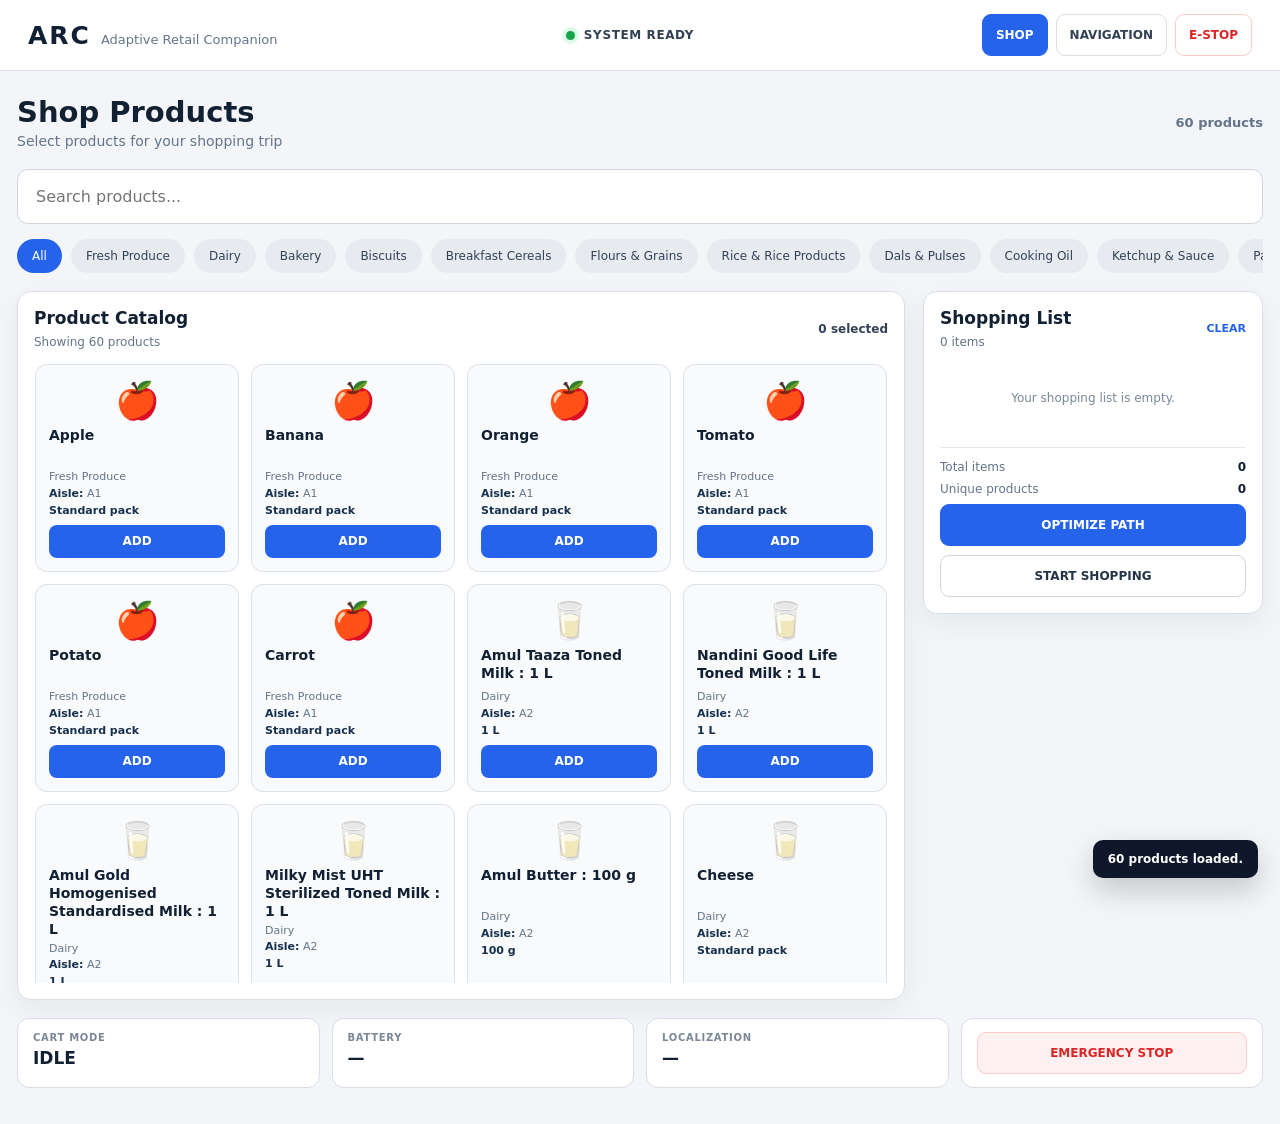
==== ros2_ws/src/arc_ui_bridge/web/index.html @ 61bdec55 "Add full ARC project: ROS 2 workspace, perception, hardware, evaluation, mechanical and docs - ros2_" ====
<!DOCTYPE html>
<html lang="en">
<head>
  <meta charset="UTF-8" />
  <meta name="viewport" content="width=device-width, initial-scale=1.0" />
  <title>ARC — Adaptive Retail Companion</title>
  <link rel="stylesheet" href="style.css" />
</head>
<body>
  <header class="topbar">
    <div class="brand-block">
      <div class="brand">ARC</div>
      <div class="brand-subtitle">Adaptive Retail Companion</div>
    </div>

    <div class="top-status">
      <span class="status-dot"></span>
      <span id="systemStatusText">SYSTEM READY</span>
    </div>

    <div class="top-actions">
      <button class="top-action active" id="shopTabBtn" type="button">SHOP</button>
      <button class="top-action" id="navTabBtn" type="button">NAVIGATION</button>
      <button class="top-action danger" id="estopTopBtn" type="button">E-STOP</button>
    </div>
  </header>

  <main class="app-shell">
    <!-- SHOP SCREEN -->
    <section id="shopScreen" class="screen active-screen">
      <div class="page-title-row">
        <div>
          <h1>Shop Products</h1>
          <p>Select products for your shopping trip</p>
        </div>
        <div class="product-count" id="productCount">0 products</div>
      </div>

      <div class="search-wrap">
        <input id="searchInput" type="text" placeholder="Search products..." autocomplete="off" />
      </div>

      <div class="category-scroll" id="categoryBar" aria-label="Product categories"></div>

      <div class="shop-layout">
        <section class="catalog-panel">
          <div class="panel-heading">
            <div>
              <h2>Product Catalog</h2>
              <span id="catalogSubtext">All products</span>
            </div>
            <div class="selected-mini" id="selectedMini">0 selected</div>
          </div>

          <div class="product-grid" id="productGrid"></div>
          <div class="empty-state hidden" id="emptyProducts">No products match your search.</div>
        </section>

        <aside class="shopping-panel">
          <div class="panel-heading">
            <div>
              <h2>Shopping List</h2>
              <span id="shoppingListMeta">0 items</span>
            </div>
            <button class="text-button" id="clearListBtn" type="button">CLEAR</button>
          </div>

          <div class="shopping-list" id="shoppingList">
            <div class="empty-shopping">Your shopping list is empty.</div>
          </div>

          <div class="cart-summary">
            <div class="summary-line">
              <span>Total items</span>
              <strong id="totalQuantity">0</strong>
            </div>
            <div class="summary-line">
              <span>Unique products</span>
              <strong id="uniqueProducts">0</strong>
            </div>
          </div>

          <button class="primary-button full" id="generateRouteBtn" type="button">OPTIMIZE PATH</button>
          <button class="secondary-button full" id="startShoppingBtn" type="button">START SHOPPING</button>
        </aside>
      </div>

      <section class="control-strip">
        <div class="control-card">
          <div class="control-label">CART MODE</div>
          <div class="control-value" id="cartMode">IDLE</div>
        </div>
        <div class="control-card">
          <div class="control-label">BATTERY</div>
          <div class="control-value" id="batteryValue">—</div>
        </div>
        <div class="control-card">
          <div class="control-label">LOCALIZATION</div>
          <div class="control-value" id="locValue">—</div>
        </div>
        <div class="control-card emergency-card">
          <button id="estopBtn" type="button">EMERGENCY STOP</button>
        </div>
      </section>
    </section>

    <!-- NAVIGATION SCREEN -->
    <section id="navigationScreen" class="screen">
      <div class="page-title-row">
        <div>
          <h1>Navigation</h1>
          <p>Optimized shopping route and cart status</p>
        </div>
        <div class="nav-status-badge" id="navStatusBadge">ROUTE NOT GENERATED</div>
      </div>

      <div class="navigation-layout">
        <section class="map-panel">
          <div class="panel-heading">
            <div>
              <h2>Optimized Path</h2>
              <span id="routeMethod">Waiting for shopping list</span>
            </div>
            <div class="route-metrics">
              <span id="routeDistance">0.00 m</span>
              <span id="routeStops">0 stops</span>
            </div>
          </div>

          <div class="map-wrap">
            <svg id="routeSvg" viewBox="0 0 900 520" role="img" aria-label="Optimized shopping route map">
              <defs>
                <pattern id="gridPattern" width="40" height="40" patternUnits="userSpaceOnUse">
                  <path d="M 40 0 L 0 0 0 40" fill="none" stroke="#e4e8ee" stroke-width="1" />
                </pattern>
                <marker id="arrowMarker" markerWidth="10" markerHeight="10" refX="7" refY="3" orient="auto" markerUnits="strokeWidth">
                  <path d="M0,0 L0,6 L8,3 z" fill="#2563eb"></path>
                </marker>
              </defs>
              <rect x="0" y="0" width="900" height="520" fill="#fbfcfe"></rect>
              <rect x="0" y="0" width="900" height="520" fill="url(#gridPattern)"></rect>
              <g id="aisleLines"></g>
              <polyline id="routeLine" points="" fill="none" stroke="#2563eb" stroke-width="5" stroke-linecap="round" stroke-linejoin="round" marker-end="url(#arrowMarker)" opacity="0"></polyline>
              <g id="routePoints"></g>
              <g id="homePoint"></g>
              <text id="mapEmptyText" x="450" y="260" text-anchor="middle" class="map-empty-text">Add products and press “OPTIMIZE PATH”</text>
            </svg>
          </div>
        </section>

        <aside class="route-panel">
          <div class="panel-heading">
            <div>
              <h2>Route Order</h2>
              <span>Home → products → Home</span>
            </div>
          </div>

          <div class="route-order" id="routeOrder">
            <div class="empty-route">No route available.</div>
          </div>

          <div class="nav-controls">
            <button class="primary-button full" id="resumeBtn" type="button">RESUME</button>
            <button class="secondary-button full" id="pauseBtn" type="button">PAUSE</button>
            <button class="secondary-button full" id="returnHomeBtn" type="button">RETURN HOME</button>
          </div>

          <div class="nav-info-card">
            <div class="nav-info-row"><span>Mode</span><strong id="navMode">IDLE</strong></div>
            <div class="nav-info-row"><span>Next stop</span><strong id="nextStop">—</strong></div>
            <div class="nav-info-row"><span>Selected items</span><strong id="navItemCount">0</strong></div>
          </div>

          <button class="danger full" id="navEStopBtn" type="button">EMERGENCY STOP</button>
        </aside>
      </div>
    </section>
  </main>

  <div class="toast hidden" id="toast"></div>

  <script src="script.js"></script>
  <script src="arc_link.js"></script>
</body>
</html>
---- ros2_ws/src/arc_ui_bridge/web/style.css ----
* {
  box-sizing: border-box;
}

:root {
  --bg: #f3f5f8;
  --panel: #ffffff;
  --text: #122033;
  --muted: #64748b;
  --border: #d9dee7;
  --blue: #2563eb;
  --blue-dark: #1d4ed8;
  --green: #16a34a;
  --green-soft: #effdf4;
  --red: #dc2626;
  --red-soft: #fff1f2;
  --shadow: 0 10px 30px rgba(20, 32, 50, 0.06);
}

html {
  scroll-behavior: smooth;
}

body {
  margin: 0;
  min-width: 320px;
  font-family: Inter, ui-sans-serif, system-ui, -apple-system, BlinkMacSystemFont, "Segoe UI", sans-serif;
  color: var(--text);
  background: var(--bg);
}

button,
input {
  font: inherit;
}

button {
  cursor: pointer;
}

.topbar {
  position: sticky;
  top: 0;
  z-index: 20;
  display: flex;
  align-items: center;
  justify-content: space-between;
  gap: 20px;
  padding: 14px 28px;
  background: rgba(255, 255, 255, 0.97);
  border-bottom: 1px solid var(--border);
  backdrop-filter: blur(8px);
}

.brand-block {
  display: flex;
  align-items: baseline;
  gap: 10px;
  min-width: 250px;
}

.brand {
  font-weight: 900;
  font-size: 25px;
  letter-spacing: 0.08em;
}

.brand-subtitle {
  color: var(--muted);
  font-size: 13px;
}

.top-status {
  display: flex;
  align-items: center;
  gap: 9px;
  color: #334155;
  font-size: 12px;
  font-weight: 800;
  letter-spacing: 0.05em;
}

.status-dot {
  width: 9px;
  height: 9px;
  border-radius: 50%;
  background: var(--green);
  box-shadow: 0 0 0 4px #dcfce7;
}

.top-actions {
  display: flex;
  gap: 8px;
}

.top-action {
  border: 1px solid var(--border);
  background: #fff;
  border-radius: 9px;
  padding: 9px 13px;
  color: #334155;
  font-size: 12px;
  font-weight: 800;
}

.top-action.active {
  background: var(--blue);
  border-color: var(--blue);
  color: #fff;
}

.top-action.danger {
  color: var(--red);
  border-color: #fecaca;
}

.app-shell {
  width: min(1500px, calc(100% - 34px));
  margin: 0 auto;
  padding: 26px 0 36px;
}

.screen {
  display: none;
}

.active-screen {
  display: block;
}

.page-title-row {
  display: flex;
  align-items: flex-end;
  justify-content: space-between;
  gap: 20px;
  margin-bottom: 20px;
}

.page-title-row h1 {
  margin: 0 0 4px;
  font-size: 29px;
  line-height: 1.1;
}

.page-title-row p {
  margin: 0;
  color: #64748b;
  font-size: 14px;
}

.product-count,
.nav-status-badge {
  align-self: center;
  font-size: 13px;
  color: #64748b;
  font-weight: 700;
}

.nav-status-badge {
  padding: 8px 11px;
  border: 1px solid var(--border);
  border-radius: 999px;
  background: #fff;
}

.search-wrap {
  margin-bottom: 14px;
}

.search-wrap input {
  width: 100%;
  height: 55px;
  padding: 0 18px;
  border: 1px solid #cfd6df;
  border-radius: 11px;
  outline: none;
  background: #fff;
  color: var(--text);
  box-shadow: inset 0 1px 2px rgba(0, 0, 0, 0.01);
}

.search-wrap input:focus {
  border-color: #7aa2f7;
  box-shadow: 0 0 0 4px rgba(37, 99, 235, 0.08);
}

.category-scroll {
  display: flex;
  gap: 9px;
  overflow-x: auto;
  overflow-y: hidden;
  padding: 1px 0 10px;
  margin-bottom: 8px;
  scrollbar-width: thin;
}

.category-chip {
  flex: 0 0 auto;
  border: 0;
  border-radius: 999px;
  background: #e7eaef;
  color: #334155;
  padding: 10px 15px;
  font-size: 12px;
  white-space: nowrap;
}

.category-chip.active {
  background: var(--blue);
  color: #fff;
}

.shop-layout {
  display: grid;
  grid-template-columns: minmax(0, 1fr) 340px;
  gap: 18px;
  align-items: start;
}

.catalog-panel,
.shopping-panel,
.map-panel,
.route-panel {
  background: var(--panel);
  border: 1px solid var(--border);
  border-radius: 14px;
  box-shadow: var(--shadow);
}

.catalog-panel,
.shopping-panel,
.map-panel,
.route-panel {
  padding: 16px;
}

.catalog-panel {
  min-width: 0;
}

.panel-heading {
  display: flex;
  align-items: center;
  justify-content: space-between;
  gap: 14px;
  margin-bottom: 13px;
}

.panel-heading h2 {
  margin: 0 0 3px;
  font-size: 17px;
}

.panel-heading span {
  color: var(--muted);
  font-size: 12px;
}

.selected-mini {
  flex: 0 0 auto;
  color: #334155;
  font-size: 12px;
  font-weight: 800;
}

.product-grid {
  display: grid;
  grid-template-columns: repeat(4, minmax(0, 1fr));
  gap: 12px;
  max-height: 620px;
  overflow-y: auto;
  overflow-x: hidden;
  padding: 1px 1px 6px;
}

.product-card {
  display: flex;
  flex-direction: column;
  min-height: 208px;
  padding: 13px;
  border: 1px solid #dce2e9;
  border-radius: 12px;
  background: #f8fafc;
  transition: border-color 0.12s ease, background 0.12s ease, transform 0.12s ease;
  user-select: none;
}

.product-card:hover {
  border-color: #aeb9c7;
  transform: translateY(-1px);
}

.product-card.selected {
  border: 2px solid #16a34a;
  background: var(--green-soft);
  padding: 12px;
}

.product-icon {
  display: flex;
  align-items: center;
  justify-content: center;
  min-height: 46px;
  margin-bottom: 3px;
  font-size: 36px;
  line-height: 1;
}

.product-name {
  min-height: 40px;
  margin-bottom: 3px;
  font-weight: 800;
  font-size: 14px;
  line-height: 1.28;
  overflow-wrap: anywhere;
}

.product-meta {
  display: flex;
  flex-direction: column;
  gap: 2px;
  min-height: 46px;
  color: #64748b;
  font-size: 11px;
  line-height: 1.35;
}

.product-meta strong {
  color: #17304d;
  font-weight: 700;
}

.card-bottom {
  margin-top: auto;
}

.card-add-button {
  width: 100%;
  min-height: 33px;
  border: 0;
  border-radius: 8px;
  background: var(--blue);
  color: #fff;
  font-weight: 800;
  font-size: 12px;
}

.card-add-button.added {
  background: var(--green);
}

.main-qty {
  display: grid;
  grid-template-columns: 34px 1fr 34px;
  align-items: center;
  gap: 7px;
}

.qty-button {
  width: 34px;
  height: 33px;
  border: 0;
  border-radius: 8px;
  background: #e7edf5;
  color: #17304d;
  font-size: 18px;
  font-weight: 800;
}

.qty-button:hover {
  background: #dce5f1;
}

.qty-value {
  text-align: center;
  font-size: 13px;
  font-weight: 900;
}

.shopping-panel {
  position: sticky;
  top: 78px;
}

.text-button {
  border: 0;
  background: transparent;
  color: var(--blue);
  padding: 4px 0;
  font-size: 11px;
  font-weight: 900;
}

.shopping-list {
  display: flex;
  flex-direction: column;
  gap: 8px;
  max-height: 380px;
  overflow-y: auto;
}

.shopping-item {
  padding: 9px 10px;
  border: 1px solid #e1e6ed;
  border-radius: 10px;
  background: #fbfcfe;
}

.shopping-item-top {
  display: flex;
  align-items: flex-start;
  justify-content: space-between;
  gap: 10px;
}

.shopping-item-name {
  font-size: 12px;
  line-height: 1.3;
  font-weight: 800;
}

.shopping-item-meta {
  margin-top: 3px;
  color: var(--muted);
  font-size: 10px;
}

.shopping-item-controls {
  display: grid;
  grid-template-columns: 29px 38px 29px;
  gap: 5px;
  align-items: center;
  margin-top: 8px;
}

.shopping-item-controls button {
  width: 29px;
  height: 28px;
  border: 0;
  border-radius: 7px;
  background: #e7edf5;
  font-weight: 900;
}

.shopping-qty {
  text-align: center;
  font-weight: 900;
  font-size: 12px;
}

.empty-shopping,
.empty-route,
.empty-state {
  padding: 28px 10px;
  text-align: center;
  color: #78879a;
  font-size: 12px;
}

.cart-summary {
  margin-top: 14px;
  padding-top: 12px;
  border-top: 1px solid #e6eaf0;
}

.summary-line,
.nav-info-row {
  display: flex;
  justify-content: space-between;
  gap: 10px;
  font-size: 12px;
  margin-bottom: 8px;
}

.summary-line span,
.nav-info-row span {
  color: var(--muted);
}

.full {
  width: 100%;
}

.primary-button,
.secondary-button,
.danger {
  min-height: 42px;
  border-radius: 9px;
  font-weight: 900;
  font-size: 12px;
}

.primary-button {
  border: 1px solid var(--blue);
  background: var(--blue);
  color: #fff;
}

.primary-button:hover {
  background: var(--blue-dark);
}

.secondary-button {
  margin-top: 9px;
  border: 1px solid #ccd5df;
  background: #fff;
  color: #243447;
}

.secondary-button:hover {
  background: #f8fafc;
}

.control-strip {
  display: grid;
  grid-template-columns: repeat(4, 1fr);
  gap: 12px;
  margin-top: 18px;
}

.control-card {
  background: #fff;
  border: 1px solid var(--border);
  border-radius: 12px;
  padding: 13px 15px;
}

.control-label {
  color: #7b8797;
  font-size: 10px;
  font-weight: 900;
  letter-spacing: 0.07em;
  margin-bottom: 5px;
}

.control-value {
  font-size: 17px;
  font-weight: 900;
}

.emergency-card {
  display: flex;
  align-items: center;
}

.emergency-card button,
#navEStopBtn,
.danger.full {
  width: 100%;
  min-height: 42px;
  border: 1px solid #fecaca;
  border-radius: 9px;
  background: var(--red-soft);
  color: var(--red);
  font-size: 12px;
  font-weight: 900;
}

.navigation-layout {
  display: grid;
  grid-template-columns: minmax(0, 1fr) 330px;
  gap: 18px;
  align-items: start;
}

.map-panel {
  min-width: 0;
}

.map-wrap {
  width: 100%;
  min-height: 520px;
  border: 1px solid #e1e6ed;
  border-radius: 10px;
  overflow: hidden;
  background: #fbfcfe;
}

.map-wrap svg {
  display: block;
  width: 100%;
  height: auto;
  min-height: 520px;
}

.shelf-line {
  stroke: #b8c1cd;
  stroke-width: 16;
  stroke-linecap: round;
}

.aisle-label {
  fill: #66758a;
  font-size: 15px;
  font-weight: 800;
}

.route-metrics {
  display: flex;
  flex-direction: column;
  align-items: flex-end;
  gap: 3px;
}

.route-metrics span {
  color: #23344b;
  font-weight: 900;
}

.route-point-label {
  font-size: 13px;
  font-weight: 900;
  fill: #17304d;
  paint-order: stroke;
  stroke: #ffffff;
  stroke-width: 4px;
  stroke-linejoin: round;
}

.route-point-number {
  font-size: 11px;
  font-weight: 900;
  fill: #fff;
  text-anchor: middle;
}

.home-label {
  font-size: 13px;
  font-weight: 900;
  fill: #111827;
  paint-order: stroke;
  stroke: #ffffff;
  stroke-width: 4px;
}

.map-empty-text {
  fill: #7c8a9c;
  font-size: 18px;
  font-weight: 700;
}

.route-order {
  max-height: 420px;
  overflow-y: auto;
  display: flex;
  flex-direction: column;
  gap: 8px;
}

.route-stop {
  display: grid;
  grid-template-columns: 30px minmax(0, 1fr) auto;
  align-items: center;
  gap: 9px;
  padding: 9px;
  border: 1px solid #e0e6ed;
  border-radius: 9px;
  background: #fbfcfe;
}

.route-index {
  width: 27px;
  height: 27px;
  display: grid;
  place-items: center;
  border-radius: 50%;
  background: #e8eef9;
  color: #24406e;
  font-size: 11px;
  font-weight: 900;
}

.route-stop-name {
  min-width: 0;
  font-size: 12px;
  font-weight: 800;
  overflow-wrap: anywhere;
}

.route-stop-aisle {
  margin-top: 2px;
  color: var(--muted);
  font-size: 10px;
}

.route-stop-dist {
  color: #475569;
  font-size: 10px;
  font-weight: 800;
}

.nav-controls {
  margin-top: 14px;
}

.nav-info-card {
  margin-top: 14px;
  padding: 12px;
  border: 1px solid #e0e6ed;
  border-radius: 10px;
  background: #fbfcfe;
}

.hidden {
  display: none !important;
}

.toast {
  position: fixed;
  right: 22px;
  bottom: 22px;
  z-index: 30;
  max-width: min(420px, calc(100vw - 44px));
  padding: 12px 15px;
  border-radius: 10px;
  background: #0f172a;
  color: #fff;
  font-size: 12px;
  font-weight: 700;
  box-shadow: 0 12px 30px rgba(0, 0, 0, 0.2);
}

@media (max-width: 1180px) {
  .shop-layout,
  .navigation-layout {
    grid-template-columns: 1fr;
  }

  .shopping-panel,
  .route-panel {
    position: static;
  }
}

@media (max-width: 900px) {
  .topbar {
    flex-wrap: wrap;
  }

  .top-status {
    order: 3;
    width: 100%;
  }

  .product-grid {
    grid-template-columns: repeat(3, minmax(0, 1fr));
  }

  .control-strip {
    grid-template-columns: repeat(2, 1fr);
  }
}

@media (max-width: 650px) {
  .app-shell {
    width: min(100% - 18px, 1500px);
  }

  .page-title-row {
    align-items: flex-start;
    flex-direction: column;
  }

  .brand-subtitle {
    display: none;
  }

  .topbar {
    padding: 12px 14px;
  }

  .top-actions {
    width: 100%;
  }

  .top-action {
    flex: 1;
  }

  .product-grid {
    grid-template-columns: repeat(2, minmax(0, 1fr));
  }

  .control-strip {
    grid-template-columns: 1fr;
  }

  .map-wrap,
  .map-wrap svg {
    min-height: 380px;
  }
}

@media (max-width: 430px) {
  .product-grid {
    grid-template-columns: 1fr;
  }
}
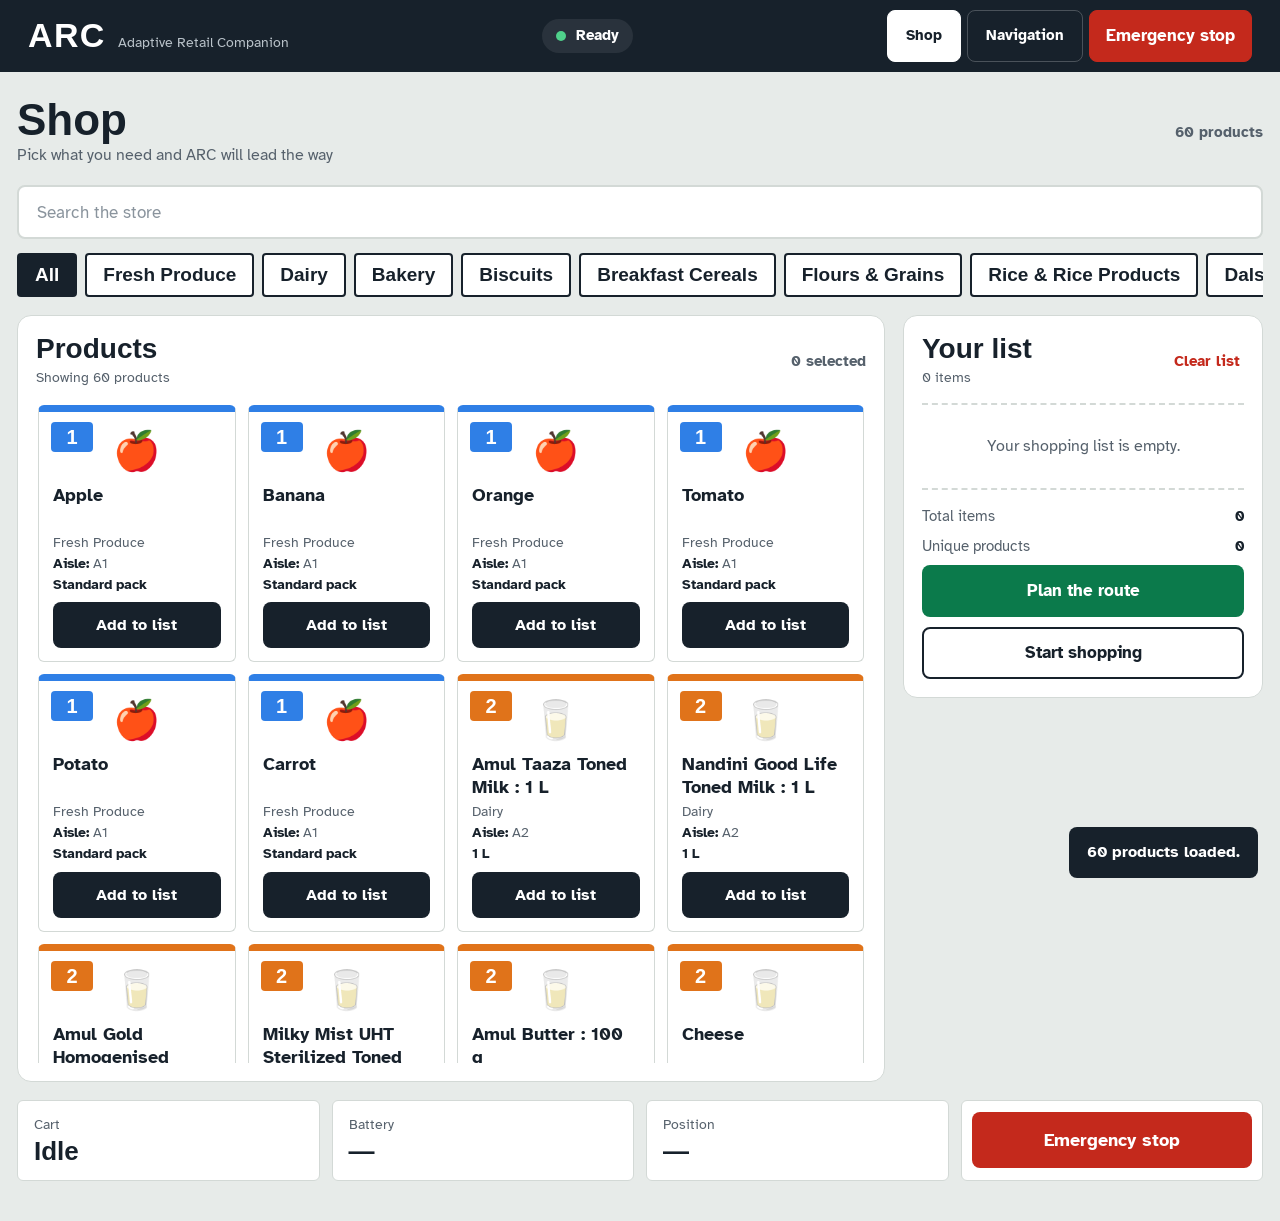
==== commit 7c1a7f86: "UI: store wayfinding look (aisle colours, bundled fonts, sentence-case labels) Every item, list entr" ====
--- a/ros2_ws/src/arc_ui_bridge/web/index.html
+++ b/ros2_ws/src/arc_ui_bridge/web/index.html
@@ -3,7 +3,7 @@
 <head>
   <meta charset="UTF-8" />
   <meta name="viewport" content="width=device-width, initial-scale=1.0" />
-  <title>ARC — Adaptive Retail Companion</title>
+  <title>ARC Shopping</title>
   <link rel="stylesheet" href="style.css" />
 </head>
 <body>
@@ -15,13 +15,13 @@
 
     <div class="top-status">
       <span class="status-dot"></span>
-      <span id="systemStatusText">SYSTEM READY</span>
+      <span id="systemStatusText">Ready</span>
     </div>
 
     <div class="top-actions">
-      <button class="top-action active" id="shopTabBtn" type="button">SHOP</button>
-      <button class="top-action" id="navTabBtn" type="button">NAVIGATION</button>
-      <button class="top-action danger" id="estopTopBtn" type="button">E-STOP</button>
+      <button class="top-action active" id="shopTabBtn" type="button">Shop</button>
+      <button class="top-action" id="navTabBtn" type="button">Navigation</button>
+      <button class="top-action danger" id="estopTopBtn" type="button">Emergency stop</button>
     </div>
   </header>
 
@@ -30,14 +30,14 @@
     <section id="shopScreen" class="screen active-screen">
       <div class="page-title-row">
         <div>
-          <h1>Shop Products</h1>
-          <p>Select products for your shopping trip</p>
+          <h1>Shop</h1>
+          <p>Pick what you need and ARC will lead the way</p>
         </div>
         <div class="product-count" id="productCount">0 products</div>
       </div>
 
       <div class="search-wrap">
-        <input id="searchInput" type="text" placeholder="Search products..." autocomplete="off" />
+        <input id="searchInput" type="text" placeholder="Search the store" autocomplete="off" />
       </div>
 
       <div class="category-scroll" id="categoryBar" aria-label="Product categories"></div>
@@ -46,7 +46,7 @@
         <section class="catalog-panel">
           <div class="panel-heading">
             <div>
-              <h2>Product Catalog</h2>
+              <h2>Products</h2>
               <span id="catalogSubtext">All products</span>
             </div>
             <div class="selected-mini" id="selectedMini">0 selected</div>
@@ -59,10 +59,10 @@
         <aside class="shopping-panel">
           <div class="panel-heading">
             <div>
-              <h2>Shopping List</h2>
+              <h2>Your list</h2>
               <span id="shoppingListMeta">0 items</span>
             </div>
-            <button class="text-button" id="clearListBtn" type="button">CLEAR</button>
+            <button class="text-button" id="clearListBtn" type="button">Clear list</button>
           </div>
 
           <div class="shopping-list" id="shoppingList">
@@ -80,26 +80,26 @@
             </div>
           </div>
 
-          <button class="primary-button full" id="generateRouteBtn" type="button">OPTIMIZE PATH</button>
-          <button class="secondary-button full" id="startShoppingBtn" type="button">START SHOPPING</button>
+          <button class="primary-button full" id="generateRouteBtn" type="button">Plan the route</button>
+          <button class="secondary-button full" id="startShoppingBtn" type="button">Start shopping</button>
         </aside>
       </div>
 
       <section class="control-strip">
         <div class="control-card">
-          <div class="control-label">CART MODE</div>
-          <div class="control-value" id="cartMode">IDLE</div>
+          <div class="control-label">Cart</div>
+          <div class="control-value" id="cartMode">Idle</div>
         </div>
         <div class="control-card">
-          <div class="control-label">BATTERY</div>
+          <div class="control-label">Battery</div>
           <div class="control-value" id="batteryValue">—</div>
         </div>
         <div class="control-card">
-          <div class="control-label">LOCALIZATION</div>
+          <div class="control-label">Position</div>
           <div class="control-value" id="locValue">—</div>
         </div>
         <div class="control-card emergency-card">
-          <button id="estopBtn" type="button">EMERGENCY STOP</button>
+          <button id="estopBtn" type="button">Emergency stop</button>
         </div>
       </section>
     </section>
@@ -109,16 +109,16 @@
       <div class="page-title-row">
         <div>
           <h1>Navigation</h1>
-          <p>Optimized shopping route and cart status</p>
+          <p>The route ARC will follow, and where it is now</p>
         </div>
-        <div class="nav-status-badge" id="navStatusBadge">ROUTE NOT GENERATED</div>
+        <div class="nav-status-badge" id="navStatusBadge">No route yet</div>
       </div>
 
       <div class="navigation-layout">
         <section class="map-panel">
           <div class="panel-heading">
             <div>
-              <h2>Optimized Path</h2>
+              <h2>Route map</h2>
               <span id="routeMethod">Waiting for shopping list</span>
             </div>
             <div class="route-metrics">
@@ -131,19 +131,19 @@
             <svg id="routeSvg" viewBox="0 0 900 520" role="img" aria-label="Optimized shopping route map">
               <defs>
                 <pattern id="gridPattern" width="40" height="40" patternUnits="userSpaceOnUse">
-                  <path d="M 40 0 L 0 0 0 40" fill="none" stroke="#e4e8ee" stroke-width="1" />
+                  <path d="M 40 0 L 0 0 0 40" fill="none" stroke="#e2e7e4" stroke-width="1" />
                 </pattern>
                 <marker id="arrowMarker" markerWidth="10" markerHeight="10" refX="7" refY="3" orient="auto" markerUnits="strokeWidth">
-                  <path d="M0,0 L0,6 L8,3 z" fill="#2563eb"></path>
+                  <path d="M0,0 L0,6 L8,3 z" fill="#17212b"></path>
                 </marker>
               </defs>
-              <rect x="0" y="0" width="900" height="520" fill="#fbfcfe"></rect>
+              <rect x="0" y="0" width="900" height="520" fill="#f4f6f5"></rect>
               <rect x="0" y="0" width="900" height="520" fill="url(#gridPattern)"></rect>
               <g id="aisleLines"></g>
-              <polyline id="routeLine" points="" fill="none" stroke="#2563eb" stroke-width="5" stroke-linecap="round" stroke-linejoin="round" marker-end="url(#arrowMarker)" opacity="0"></polyline>
+              <polyline id="routeLine" points="" fill="none" stroke="#17212b" stroke-width="5" stroke-linecap="round" stroke-linejoin="round" marker-end="url(#arrowMarker)" opacity="0"></polyline>
               <g id="routePoints"></g>
               <g id="homePoint"></g>
-              <text id="mapEmptyText" x="450" y="260" text-anchor="middle" class="map-empty-text">Add products and press “OPTIMIZE PATH”</text>
+              <text id="mapEmptyText" x="450" y="260" text-anchor="middle" class="map-empty-text">Add items, then press Plan the route</text>
             </svg>
           </div>
         </section>
@@ -151,7 +151,7 @@
         <aside class="route-panel">
           <div class="panel-heading">
             <div>
-              <h2>Route Order</h2>
+              <h2>Stops</h2>
               <span>Home → products → Home</span>
             </div>
           </div>
@@ -161,18 +161,18 @@
           </div>
 
           <div class="nav-controls">
-            <button class="primary-button full" id="resumeBtn" type="button">RESUME</button>
-            <button class="secondary-button full" id="pauseBtn" type="button">PAUSE</button>
-            <button class="secondary-button full" id="returnHomeBtn" type="button">RETURN HOME</button>
+            <button class="primary-button full" id="resumeBtn" type="button">Resume</button>
+            <button class="secondary-button full" id="pauseBtn" type="button">Pause</button>
+            <button class="secondary-button full" id="returnHomeBtn" type="button">Return to start</button>
           </div>
 
           <div class="nav-info-card">
-            <div class="nav-info-row"><span>Mode</span><strong id="navMode">IDLE</strong></div>
+            <div class="nav-info-row"><span>Mode</span><strong id="navMode">Idle</strong></div>
             <div class="nav-info-row"><span>Next stop</span><strong id="nextStop">—</strong></div>
             <div class="nav-info-row"><span>Selected items</span><strong id="navItemCount">0</strong></div>
           </div>
 
-          <button class="danger full" id="navEStopBtn" type="button">EMERGENCY STOP</button>
+          <button class="danger full" id="navEStopBtn" type="button">Emergency stop</button>
         </aside>
       </div>
     </section>
--- a/ros2_ws/src/arc_ui_bridge/web/style.css
+++ b/ros2_ws/src/arc_ui_bridge/web/style.css
@@ -1,43 +1,73 @@
-* {
-  box-sizing: border-box;
-}
+/* ARC shopping UI
+   Visual language: supermarket wayfinding. Aisle signs, shelf-edge labels and a till receipt.
+   The one bold device is the aisle colour system, shared with the RViz store markers:
+   every item, list entry and route stop carries the colour of the aisle it is in.
+   Type: Atkinson Hyperlegible (Braille Institute, designed for low-vision readers) for text,
+   Barlow Condensed for signage. Both are bundled in ./fonts so the page works offline. */
+
+@font-face { font-family: "Atkinson Hyperlegible"; font-weight: 400; font-style: normal; font-display: swap;
+  src: url("fonts/atkinson-hyperlegible-latin-400-normal.woff2") format("woff2"); }
+@font-face { font-family: "Atkinson Hyperlegible"; font-weight: 700; font-style: normal; font-display: swap;
+  src: url("fonts/atkinson-hyperlegible-latin-700-normal.woff2") format("woff2"); }
+@font-face { font-family: "Barlow Condensed"; font-weight: 600; font-style: normal; font-display: swap;
+  src: url("fonts/barlow-condensed-latin-600-normal.woff2") format("woff2"); }
+@font-face { font-family: "Barlow Condensed"; font-weight: 700; font-style: normal; font-display: swap;
+  src: url("fonts/barlow-condensed-latin-700-normal.woff2") format("woff2"); }
+
+* { box-sizing: border-box; }
 
 :root {
-  --bg: #f3f5f8;
+  /* surfaces */
+  --floor: #e7ebe9;          /* store floor: cool grey with a little green */
   --panel: #ffffff;
-  --text: #122033;
-  --muted: #64748b;
-  --border: #d9dee7;
-  --blue: #2563eb;
-  --blue-dark: #1d4ed8;
-  --green: #16a34a;
-  --green-soft: #effdf4;
-  --red: #dc2626;
-  --red-soft: #fff1f2;
-  --shadow: 0 10px 30px rgba(20, 32, 50, 0.06);
-}
-
-html {
-  scroll-behavior: smooth;
-}
+  --ink: #17212b;            /* slate, used for text and the signage bar */
+  --muted: #56616c;
+  --faint: #8a949d;
+  --rule: #d3d9d6;
+  --tint: #f4f6f5;
+  /* actions */
+  --go: #0b7a4b;             /* start, confirm */
+  --go-dark: #075c38;
+  --go-soft: #e3f3ea;
+  --stop: #c4291c;           /* emergency stop */
+  --stop-soft: #fbe9e7;
+  --focus: #1d5fd1;
+  /* aisle colours (match RViz store markers) */
+  --a1: #2f7fe6;
+  --a2: #e0731a;
+  --a3: #a84fcb;
+  --produce: #2e9e58;
+  --dairy: #1b8fa3;
+  --tea: #8a5a33;
+  --checkout: #2c2f7a;
+  /* type */
+  --text-font: "Atkinson Hyperlegible", "Segoe UI", system-ui, sans-serif;
+  --sign-font: "Barlow Condensed", "Arial Narrow", "Segoe UI", sans-serif;
+  /* shape: panels > cards > signs */
+  --r-panel: 14px;
+  --r-card: 6px;
+  --r-sign: 4px;
+  --r-btn: 8px;
+}
+
+html { scroll-behavior: smooth; }
+@media (prefers-reduced-motion: reduce) { html { scroll-behavior: auto; } * { transition: none !important; animation: none !important; } }
 
 body {
   margin: 0;
   min-width: 320px;
-  font-family: Inter, ui-sans-serif, system-ui, -apple-system, BlinkMacSystemFont, "Segoe UI", sans-serif;
-  color: var(--text);
-  background: var(--bg);
-}
-
-button,
-input {
-  font: inherit;
-}
-
-button {
-  cursor: pointer;
-}
-
+  font-family: var(--text-font);
+  font-size: 16px;
+  line-height: 1.45;
+  color: var(--ink);
+  background: var(--floor);
+}
+
+button, input { font: inherit; }
+button { cursor: pointer; }
+:focus-visible { outline: 3px solid var(--focus); outline-offset: 2px; }
+
+/* ------------------------------------------------------------------ signage bar */
 .topbar {
   position: sticky;
   top: 0;
@@ -46,753 +76,598 @@
   align-items: center;
   justify-content: space-between;
   gap: 20px;
-  padding: 14px 28px;
-  background: rgba(255, 255, 255, 0.97);
-  border-bottom: 1px solid var(--border);
-  backdrop-filter: blur(8px);
-}
-
-.brand-block {
-  display: flex;
-  align-items: baseline;
+  padding: 10px 28px;
+  background: var(--ink);
+  color: #fff;
+}
+.brand-block { display: flex; align-items: baseline; gap: 12px; min-width: 250px; }
+.brand {
+  font-family: var(--sign-font);
+  font-weight: 700;
+  font-size: 34px;
+  line-height: 1;
+  letter-spacing: 0.04em;
+}
+.brand-subtitle { color: #b9c2c9; font-size: 14px; }
+
+.top-status {
+  display: flex;
+  align-items: center;
   gap: 10px;
-  min-width: 250px;
-}
-
-.brand {
-  font-weight: 900;
-  font-size: 25px;
-  letter-spacing: 0.08em;
-}
-
-.brand-subtitle {
-  color: var(--muted);
-  font-size: 13px;
-}
-
-.top-status {
-  display: flex;
-  align-items: center;
-  gap: 9px;
-  color: #334155;
-  font-size: 12px;
-  font-weight: 800;
-  letter-spacing: 0.05em;
-}
-
-.status-dot {
-  width: 9px;
-  height: 9px;
-  border-radius: 50%;
-  background: var(--green);
-  box-shadow: 0 0 0 4px #dcfce7;
-}
-
-.top-actions {
-  display: flex;
-  gap: 8px;
-}
-
+  padding: 6px 14px;
+  border-radius: 999px;
+  background: rgba(255, 255, 255, 0.08);
+  font-size: 15px;
+  font-weight: 700;
+}
+.status-dot { width: 10px; height: 10px; border-radius: 50%; background: #4fd18b; }
+
+.top-actions { display: flex; gap: 6px; }
 .top-action {
-  border: 1px solid var(--border);
-  background: #fff;
-  border-radius: 9px;
-  padding: 9px 13px;
-  color: #334155;
-  font-size: 12px;
-  font-weight: 800;
-}
-
-.top-action.active {
-  background: var(--blue);
-  border-color: var(--blue);
-  color: #fff;
-}
-
-.top-action.danger {
-  color: var(--red);
-  border-color: #fecaca;
-}
-
-.app-shell {
-  width: min(1500px, calc(100% - 34px));
-  margin: 0 auto;
-  padding: 26px 0 36px;
-}
-
-.screen {
-  display: none;
-}
-
-.active-screen {
-  display: block;
-}
+  min-height: 44px;
+  padding: 0 18px;
+  border: 1px solid rgba(255, 255, 255, 0.22);
+  border-radius: var(--r-btn);
+  background: transparent;
+  color: #fff;
+  font-size: 15px;
+  font-weight: 700;
+}
+.top-action:hover { background: rgba(255, 255, 255, 0.08); }
+.top-action.active { background: #fff; border-color: #fff; color: var(--ink); }
+.top-action.danger { background: var(--stop); border-color: var(--stop); color: #fff; }
+.top-action.danger:hover { background: #a82217; }
+
+/* ------------------------------------------------------------------ page */
+.app-shell { width: min(1500px, calc(100% - 34px)); margin: 0 auto; padding: 26px 0 40px; }
+.screen { display: none; }
+.active-screen { display: block; }
 
 .page-title-row {
   display: flex;
   align-items: flex-end;
   justify-content: space-between;
   gap: 20px;
-  margin-bottom: 20px;
-}
-
+  margin-bottom: 18px;
+}
 .page-title-row h1 {
-  margin: 0 0 4px;
-  font-size: 29px;
-  line-height: 1.1;
-}
-
-.page-title-row p {
-  margin: 0;
-  color: #64748b;
-  font-size: 14px;
-}
-
-.product-count,
+  margin: 0 0 2px;
+  font-family: var(--sign-font);
+  font-weight: 700;
+  font-size: 44px;
+  line-height: 1;
+}
+.page-title-row p { margin: 0; color: var(--muted); font-size: 16px; max-width: 70ch; }
+
+.product-count { align-self: center; color: var(--muted); font-size: 15px; font-weight: 700; }
 .nav-status-badge {
   align-self: center;
-  font-size: 13px;
-  color: #64748b;
-  font-weight: 700;
-}
-
-.nav-status-badge {
-  padding: 8px 11px;
-  border: 1px solid var(--border);
+  padding: 8px 16px;
   border-radius: 999px;
-  background: #fff;
-}
-
-.search-wrap {
-  margin-bottom: 14px;
-}
-
+  background: var(--ink);
+  color: #fff;
+  font-size: 15px;
+  font-weight: 700;
+}
+
+/* ------------------------------------------------------------------ inputs */
+.search-wrap { margin-bottom: 12px; }
 .search-wrap input {
   width: 100%;
-  height: 55px;
+  height: 54px;
   padding: 0 18px;
-  border: 1px solid #cfd6df;
-  border-radius: 11px;
-  outline: none;
-  background: #fff;
-  color: var(--text);
-  box-shadow: inset 0 1px 2px rgba(0, 0, 0, 0.01);
-}
-
-.search-wrap input:focus {
-  border-color: #7aa2f7;
-  box-shadow: 0 0 0 4px rgba(37, 99, 235, 0.08);
-}
-
+  border: 2px solid var(--rule);
+  border-radius: var(--r-btn);
+  background: var(--panel);
+  color: var(--ink);
+  font-size: 17px;
+}
+.search-wrap input::placeholder { color: var(--faint); }
+.search-wrap input:focus { outline: none; border-color: var(--focus); }
+
+/* the type-in list box (store mode) reads like the shopping manager's prompt */
+#arcAddForm { padding: 14px; border-radius: var(--r-panel); background: var(--ink); }
+#arcAddForm input { border-color: transparent; height: 56px; font-size: 18px; }
+#arcAddForm .primary-button { min-width: 110px; font-size: 17px; }
+.arc-add-hint { margin: 8px 2px 0; color: #c7d0d6; font-size: 14px; }
+.arc-add-row { display: flex; gap: 10px; }
+
+/* ------------------------------------------------------------------ aisle signs (category chips) */
 .category-scroll {
   display: flex;
-  gap: 9px;
+  gap: 8px;
   overflow-x: auto;
   overflow-y: hidden;
-  padding: 1px 0 10px;
-  margin-bottom: 8px;
+  padding: 2px 0 12px;
+  margin-bottom: 6px;
   scrollbar-width: thin;
 }
-
 .category-chip {
+  --aisle: var(--ink);
   flex: 0 0 auto;
-  border: 0;
-  border-radius: 999px;
-  background: #e7eaef;
-  color: #334155;
-  padding: 10px 15px;
-  font-size: 12px;
+  min-height: 44px;
+  padding: 0 16px;
+  border: 2px solid var(--aisle);
+  border-radius: var(--r-sign);
+  background: var(--panel);
+  color: var(--ink);
+  font-family: var(--sign-font);
+  font-weight: 600;
+  font-size: 19px;
   white-space: nowrap;
 }
-
-.category-chip.active {
-  background: var(--blue);
-  color: #fff;
-}
-
+.category-chip:hover { background: var(--tint); }
+.category-chip.active { background: var(--aisle); color: #fff; }
+
+/* ------------------------------------------------------------------ layout & panels */
 .shop-layout {
   display: grid;
-  grid-template-columns: minmax(0, 1fr) 340px;
+  grid-template-columns: minmax(0, 1fr) 360px;
   gap: 18px;
   align-items: start;
 }
-
-.catalog-panel,
-.shopping-panel,
-.map-panel,
-.route-panel {
-  background: var(--panel);
-  border: 1px solid var(--border);
-  border-radius: 14px;
-  box-shadow: var(--shadow);
-}
-
-.catalog-panel,
-.shopping-panel,
-.map-panel,
-.route-panel {
-  padding: 16px;
-}
-
-.catalog-panel {
-  min-width: 0;
-}
+.catalog-panel, .shopping-panel, .map-panel, .route-panel {
+  padding: 18px;
+  background: var(--panel);
+  border: 1px solid var(--rule);
+  border-radius: var(--r-panel);
+}
+.catalog-panel, .map-panel { min-width: 0; }
 
 .panel-heading {
   display: flex;
   align-items: center;
   justify-content: space-between;
   gap: 14px;
-  margin-bottom: 13px;
-}
-
+  margin-bottom: 14px;
+}
 .panel-heading h2 {
-  margin: 0 0 3px;
-  font-size: 17px;
-}
-
-.panel-heading span {
-  color: var(--muted);
-  font-size: 12px;
-}
-
-.selected-mini {
-  flex: 0 0 auto;
-  color: #334155;
-  font-size: 12px;
-  font-weight: 800;
-}
-
+  margin: 0 0 2px;
+  font-family: var(--sign-font);
+  font-weight: 700;
+  font-size: 28px;
+  line-height: 1.05;
+}
+.panel-heading span { color: var(--muted); font-size: 14px; }
+.selected-mini { flex: 0 0 auto; color: var(--muted); font-size: 15px; font-weight: 700; }
+
+/* ------------------------------------------------------------------ shelf-edge labels (product cards) */
 .product-grid {
   display: grid;
   grid-template-columns: repeat(4, minmax(0, 1fr));
   gap: 12px;
-  max-height: 620px;
+  max-height: 660px;
   overflow-y: auto;
   overflow-x: hidden;
-  padding: 1px 1px 6px;
-}
-
+  padding: 2px 2px 6px;
+}
 .product-card {
+  --aisle: var(--faint);
+  position: relative;
   display: flex;
   flex-direction: column;
-  min-height: 208px;
-  padding: 13px;
-  border: 1px solid #dce2e9;
-  border-radius: 12px;
-  background: #f8fafc;
-  transition: border-color 0.12s ease, background 0.12s ease, transform 0.12s ease;
+  min-height: 214px;
+  padding: 14px 14px 13px;
+  border: 1px solid var(--rule);
+  border-top: 7px solid var(--aisle);       /* the shelf-edge strip */
+  border-radius: var(--r-card);
+  background: var(--panel);
   user-select: none;
 }
-
-.product-card:hover {
-  border-color: #aeb9c7;
-  transform: translateY(-1px);
-}
-
-.product-card.selected {
-  border: 2px solid #16a34a;
-  background: var(--green-soft);
-  padding: 12px;
+.product-card:hover { border-color: #b7c0bc; border-top-color: var(--aisle); }
+.product-card.selected { background: var(--go-soft); border-color: var(--go); border-top-color: var(--aisle); box-shadow: inset 0 0 0 1px var(--go); }
+
+/* aisle badge, set by the live link: data-badge="1" / "P" / "D" / "T" */
+.product-card[data-badge]::before {
+  content: attr(data-badge);
+  position: absolute;
+  top: 10px;
+  left: 12px;
+  min-width: 30px;
+  height: 30px;
+  padding: 0 6px;
+  display: grid;
+  place-items: center;
+  border-radius: var(--r-sign);
+  background: var(--aisle);
+  color: #fff;
+  font-family: var(--sign-font);
+  font-weight: 700;
+  font-size: 20px;
+  line-height: 1;
 }
 
 .product-icon {
   display: flex;
   align-items: center;
   justify-content: center;
+  min-height: 52px;
+  margin-bottom: 6px;
+  font-size: 38px;
+  line-height: 1;
+}
+.product-name {
   min-height: 46px;
-  margin-bottom: 3px;
-  font-size: 36px;
-  line-height: 1;
-}
-
-.product-name {
-  min-height: 40px;
-  margin-bottom: 3px;
-  font-weight: 800;
-  font-size: 14px;
-  line-height: 1.28;
+  margin-bottom: 4px;
+  font-weight: 700;
+  font-size: 18px;
+  line-height: 1.25;
   overflow-wrap: anywhere;
 }
-
 .product-meta {
   display: flex;
   flex-direction: column;
   gap: 2px;
-  min-height: 46px;
-  color: #64748b;
-  font-size: 11px;
+  min-height: 44px;
+  color: var(--muted);
+  font-size: 14px;
   line-height: 1.35;
 }
-
-.product-meta strong {
-  color: #17304d;
-  font-weight: 700;
-}
-
-.card-bottom {
-  margin-top: auto;
-}
-
+.product-meta strong { color: var(--ink); font-weight: 700; }
+
+.card-bottom { margin-top: auto; padding-top: 8px; }
 .card-add-button {
   width: 100%;
-  min-height: 33px;
+  min-height: 46px;
   border: 0;
-  border-radius: 8px;
-  background: var(--blue);
-  color: #fff;
-  font-weight: 800;
-  font-size: 12px;
-}
-
-.card-add-button.added {
-  background: var(--green);
-}
-
-.main-qty {
-  display: grid;
-  grid-template-columns: 34px 1fr 34px;
-  align-items: center;
-  gap: 7px;
-}
-
+  border-radius: var(--r-btn);
+  background: var(--ink);
+  color: #fff;
+  font-weight: 700;
+  font-size: 16px;
+}
+.card-add-button:hover { background: #2a3744; }
+.card-add-button.added { background: var(--go); }
+
+.main-qty { display: grid; grid-template-columns: 46px 1fr 46px; align-items: center; gap: 8px; }
 .qty-button {
-  width: 34px;
-  height: 33px;
+  width: 46px;
+  height: 46px;
   border: 0;
-  border-radius: 8px;
-  background: #e7edf5;
-  color: #17304d;
-  font-size: 18px;
-  font-weight: 800;
-}
-
-.qty-button:hover {
-  background: #dce5f1;
-}
-
-.qty-value {
-  text-align: center;
-  font-size: 13px;
-  font-weight: 900;
-}
-
-.shopping-panel {
-  position: sticky;
-  top: 78px;
-}
-
+  border-radius: var(--r-btn);
+  background: #fff;
+  color: var(--ink);
+  box-shadow: inset 0 0 0 2px var(--go);
+  font-size: 22px;
+  font-weight: 700;
+}
+.qty-button:hover { background: var(--go-soft); }
+.qty-value { text-align: center; font-size: 16px; font-weight: 700; font-variant-numeric: tabular-nums; }
+
+/* ------------------------------------------------------------------ the list, like a till receipt */
+.shopping-panel { position: sticky; top: 84px; }
 .text-button {
+  min-height: 40px;
   border: 0;
   background: transparent;
-  color: var(--blue);
-  padding: 4px 0;
-  font-size: 11px;
-  font-weight: 900;
-}
-
+  color: var(--stop);
+  padding: 0 4px;
+  font-size: 15px;
+  font-weight: 700;
+}
 .shopping-list {
   display: flex;
   flex-direction: column;
-  gap: 8px;
-  max-height: 380px;
+  max-height: 400px;
   overflow-y: auto;
-}
-
+  border-top: 2px dashed var(--rule);
+  border-bottom: 2px dashed var(--rule);
+}
 .shopping-item {
-  padding: 9px 10px;
-  border: 1px solid #e1e6ed;
-  border-radius: 10px;
-  background: #fbfcfe;
-}
-
-.shopping-item-top {
-  display: flex;
-  align-items: flex-start;
+  --aisle: var(--faint);
+  padding: 10px 2px 10px 12px;
+  border-left: 5px solid var(--aisle);
+  border-bottom: 1px dotted var(--rule);
+}
+.shopping-item:last-child { border-bottom: 0; }
+.shopping-item-top { display: flex; align-items: flex-start; justify-content: space-between; gap: 10px; }
+.shopping-item-name { font-size: 17px; line-height: 1.3; font-weight: 700; }
+.shopping-item-meta { margin-top: 2px; color: var(--muted); font-size: 14px; }
+.shopping-item-controls {
+  display: grid;
+  grid-template-columns: 40px 42px 40px;
+  gap: 6px;
+  align-items: center;
+  margin-top: 8px;
+}
+.shopping-item-controls button {
+  width: 40px;
+  height: 40px;
+  border: 0;
+  border-radius: var(--r-btn);
+  background: var(--tint);
+  box-shadow: inset 0 0 0 1px var(--rule);
+  font-size: 18px;
+  font-weight: 700;
+}
+.shopping-qty { text-align: center; font-weight: 700; font-size: 16px; font-variant-numeric: tabular-nums; }
+
+.empty-shopping, .empty-route, .empty-state {
+  padding: 30px 10px;
+  text-align: center;
+  color: var(--muted);
+  font-size: 16px;
+}
+
+.cart-summary { margin-top: 12px; padding-top: 4px; }
+.summary-line, .nav-info-row {
+  display: flex;
   justify-content: space-between;
   gap: 10px;
-}
-
-.shopping-item-name {
-  font-size: 12px;
-  line-height: 1.3;
-  font-weight: 800;
-}
-
-.shopping-item-meta {
-  margin-top: 3px;
-  color: var(--muted);
-  font-size: 10px;
-}
-
-.shopping-item-controls {
-  display: grid;
-  grid-template-columns: 29px 38px 29px;
-  gap: 5px;
-  align-items: center;
-  margin-top: 8px;
-}
-
-.shopping-item-controls button {
-  width: 29px;
-  height: 28px;
+  font-size: 15px;
+  margin-bottom: 8px;
+}
+.summary-line span, .nav-info-row span { color: var(--muted); }
+.summary-line strong { font-variant-numeric: tabular-nums; }
+
+/* ------------------------------------------------------------------ buttons */
+.full { width: 100%; }
+.primary-button, .secondary-button, .danger {
+  min-height: 52px;
+  padding: 0 16px;
+  border-radius: var(--r-btn);
+  font-weight: 700;
+  font-size: 17px;
+}
+.primary-button { border: 0; background: var(--go); color: #fff; }
+.primary-button:hover { background: var(--go-dark); }
+.primary-button:disabled { background: #a7b6ae; cursor: not-allowed; }
+.secondary-button {
+  margin-top: 10px;
+  border: 2px solid var(--ink);
+  background: var(--panel);
+  color: var(--ink);
+}
+.secondary-button:hover { background: var(--tint); }
+
+/* ------------------------------------------------------------------ status strip */
+.control-strip { display: grid; grid-template-columns: repeat(4, 1fr); gap: 12px; margin-top: 18px; }
+.control-card {
+  padding: 14px 16px;
+  background: var(--panel);
+  border: 1px solid var(--rule);
+  border-radius: var(--r-card);
+}
+.control-label { color: var(--muted); font-size: 14px; margin-bottom: 2px; }
+.control-value { font-family: var(--sign-font); font-weight: 700; font-size: 26px; line-height: 1.1; }
+.emergency-card { display: flex; align-items: center; padding: 10px; }
+.emergency-card button, #navEStopBtn, .danger.full {
+  width: 100%;
+  min-height: 56px;
   border: 0;
-  border-radius: 7px;
-  background: #e7edf5;
-  font-weight: 900;
-}
-
-.shopping-qty {
-  text-align: center;
-  font-weight: 900;
-  font-size: 12px;
-}
-
-.empty-shopping,
-.empty-route,
-.empty-state {
-  padding: 28px 10px;
-  text-align: center;
-  color: #78879a;
-  font-size: 12px;
-}
-
-.cart-summary {
-  margin-top: 14px;
-  padding-top: 12px;
-  border-top: 1px solid #e6eaf0;
-}
-
-.summary-line,
-.nav-info-row {
-  display: flex;
-  justify-content: space-between;
-  gap: 10px;
-  font-size: 12px;
-  margin-bottom: 8px;
-}
-
-.summary-line span,
-.nav-info-row span {
-  color: var(--muted);
-}
-
-.full {
-  width: 100%;
-}
-
-.primary-button,
-.secondary-button,
-.danger {
-  min-height: 42px;
-  border-radius: 9px;
-  font-weight: 900;
-  font-size: 12px;
-}
-
-.primary-button {
-  border: 1px solid var(--blue);
-  background: var(--blue);
-  color: #fff;
-}
-
-.primary-button:hover {
-  background: var(--blue-dark);
-}
-
-.secondary-button {
-  margin-top: 9px;
-  border: 1px solid #ccd5df;
-  background: #fff;
-  color: #243447;
-}
-
-.secondary-button:hover {
-  background: #f8fafc;
-}
-
-.control-strip {
-  display: grid;
-  grid-template-columns: repeat(4, 1fr);
-  gap: 12px;
-  margin-top: 18px;
-}
-
-.control-card {
-  background: #fff;
-  border: 1px solid var(--border);
-  border-radius: 12px;
-  padding: 13px 15px;
-}
-
-.control-label {
-  color: #7b8797;
-  font-size: 10px;
-  font-weight: 900;
-  letter-spacing: 0.07em;
-  margin-bottom: 5px;
-}
-
-.control-value {
-  font-size: 17px;
-  font-weight: 900;
-}
-
-.emergency-card {
-  display: flex;
-  align-items: center;
-}
-
-.emergency-card button,
-#navEStopBtn,
-.danger.full {
-  width: 100%;
-  min-height: 42px;
-  border: 1px solid #fecaca;
-  border-radius: 9px;
-  background: var(--red-soft);
-  color: var(--red);
-  font-size: 12px;
-  font-weight: 900;
-}
-
+  border-radius: var(--r-btn);
+  background: var(--stop);
+  color: #fff;
+  font-size: 18px;
+  font-weight: 700;
+}
+.emergency-card button:hover, #navEStopBtn:hover { background: #a82217; }
+
+/* ------------------------------------------------------------------ navigation */
 .navigation-layout {
   display: grid;
-  grid-template-columns: minmax(0, 1fr) 330px;
+  grid-template-columns: minmax(0, 1fr) 360px;
   gap: 18px;
   align-items: start;
 }
-
-.map-panel {
-  min-width: 0;
-}
-
 .map-wrap {
   width: 100%;
   min-height: 520px;
-  border: 1px solid #e1e6ed;
-  border-radius: 10px;
+  border: 1px solid var(--rule);
+  border-radius: var(--r-card);
   overflow: hidden;
-  background: #fbfcfe;
-}
-
-.map-wrap svg {
-  display: block;
-  width: 100%;
-  height: auto;
-  min-height: 520px;
-}
-
-.shelf-line {
-  stroke: #b8c1cd;
-  stroke-width: 16;
-  stroke-linecap: round;
-}
-
-.aisle-label {
-  fill: #66758a;
-  font-size: 15px;
-  font-weight: 800;
-}
-
-.route-metrics {
-  display: flex;
-  flex-direction: column;
-  align-items: flex-end;
-  gap: 3px;
-}
-
-.route-metrics span {
-  color: #23344b;
-  font-weight: 900;
-}
-
+  background: var(--tint);
+}
+.map-wrap svg { display: block; width: 100%; height: auto; min-height: 520px; }
+.shelf-line { stroke: #b9c3bf; stroke-width: 16; stroke-linecap: round; }
+.aisle-label { fill: var(--muted); font-family: var(--sign-font); font-size: 18px; font-weight: 700; }
+.route-metrics { display: flex; flex-direction: column; align-items: flex-end; gap: 2px; }
+.route-metrics span { color: var(--ink); font-weight: 700; font-size: 15px; font-variant-numeric: tabular-nums; }
 .route-point-label {
-  font-size: 13px;
-  font-weight: 900;
-  fill: #17304d;
+  font-size: 14px;
+  font-weight: 700;
+  fill: var(--ink);
   paint-order: stroke;
   stroke: #ffffff;
   stroke-width: 4px;
   stroke-linejoin: round;
 }
-
-.route-point-number {
-  font-size: 11px;
-  font-weight: 900;
-  fill: #fff;
-  text-anchor: middle;
-}
-
-.home-label {
-  font-size: 13px;
-  font-weight: 900;
-  fill: #111827;
-  paint-order: stroke;
-  stroke: #ffffff;
-  stroke-width: 4px;
-}
-
-.map-empty-text {
-  fill: #7c8a9c;
-  font-size: 18px;
-  font-weight: 700;
-}
-
-.route-order {
-  max-height: 420px;
-  overflow-y: auto;
-  display: flex;
-  flex-direction: column;
-  gap: 8px;
-}
-
+.route-point-number { font-size: 12px; font-weight: 700; fill: #fff; text-anchor: middle; }
+.home-label { font-size: 14px; font-weight: 700; fill: var(--ink); paint-order: stroke; stroke: #ffffff; stroke-width: 4px; }
+.map-empty-text { fill: var(--muted); font-size: 19px; font-weight: 700; }
+
+.route-order { max-height: 460px; overflow-y: auto; display: flex; flex-direction: column; gap: 8px; }
 .route-stop {
   display: grid;
-  grid-template-columns: 30px minmax(0, 1fr) auto;
-  align-items: center;
-  gap: 9px;
-  padding: 9px;
-  border: 1px solid #e0e6ed;
-  border-radius: 9px;
-  background: #fbfcfe;
-}
-
+  grid-template-columns: 32px minmax(0, 1fr) auto;
+  align-items: center;
+  gap: 10px;
+  padding: 10px;
+  border: 1px solid var(--rule);
+  border-radius: var(--r-card);
+  background: var(--panel);
+}
 .route-index {
-  width: 27px;
-  height: 27px;
+  width: 30px;
+  height: 30px;
   display: grid;
   place-items: center;
-  border-radius: 50%;
-  background: #e8eef9;
-  color: #24406e;
-  font-size: 11px;
-  font-weight: 900;
-}
-
-.route-stop-name {
-  min-width: 0;
-  font-size: 12px;
-  font-weight: 800;
-  overflow-wrap: anywhere;
-}
-
-.route-stop-aisle {
-  margin-top: 2px;
-  color: var(--muted);
-  font-size: 10px;
-}
-
-.route-stop-dist {
-  color: #475569;
-  font-size: 10px;
-  font-weight: 800;
-}
-
-.nav-controls {
-  margin-top: 14px;
-}
-
+  border-radius: var(--r-sign);
+  background: var(--ink);
+  color: #fff;
+  font-family: var(--sign-font);
+  font-size: 17px;
+  font-weight: 700;
+}
+.route-stop-name { min-width: 0; font-size: 16px; font-weight: 700; overflow-wrap: anywhere; }
+.route-stop-aisle { margin-top: 2px; color: var(--muted); font-size: 14px; }
+.route-stop-dist { color: var(--muted); font-size: 14px; font-weight: 700; }
+
+.nav-controls { margin-top: 14px; }
 .nav-info-card {
   margin-top: 14px;
-  padding: 12px;
-  border: 1px solid #e0e6ed;
-  border-radius: 10px;
-  background: #fbfcfe;
-}
-
-.hidden {
-  display: none !important;
-}
-
+  padding: 14px;
+  border: 1px solid var(--rule);
+  border-radius: var(--r-card);
+  background: var(--tint);
+}
+
+/* ------------------------------------------------------------------ live link (ROS 2) */
+.arc-live-stop {
+  --aisle: var(--faint);
+  display: block;
+  padding: 10px 12px 10px 14px;
+  border: 1px solid var(--rule);
+  border-left: 6px solid var(--aisle);
+  border-radius: var(--r-card);
+  background: var(--panel);
+}
+.arc-live-stop .stop-top { display: flex; justify-content: space-between; align-items: center; gap: 8px; }
+.arc-live-stop .stop-name { font-weight: 700; font-size: 17px; }
+.arc-live-stop .stop-items { color: var(--muted); font-size: 14px; margin-top: 2px; }
+.arc-live-stop .stop-state { font-size: 13px; font-weight: 700; padding: 3px 8px; border-radius: 999px; background: var(--tint); color: var(--muted); white-space: nowrap; }
+.arc-live-stop[data-status="active"] { box-shadow: inset 0 0 0 2px var(--aisle); }
+.arc-live-stop[data-status="active"] .stop-state { background: var(--ink); color: #fff; }
+.arc-live-stop[data-status="reached"] .stop-state { background: var(--go-soft); color: var(--go); }
+.arc-live-stop[data-status="skipped"] .stop-state { background: #fdf0e1; color: #9a4b0b; }
+.arc-live-stop[data-status="reached"], .arc-live-stop[data-status="skipped"] { opacity: 0.72; }
+.arc-live-stop.is-checkout { --aisle: var(--checkout); background: #eeeffa; }
+
+#liveCard .nav-info-row strong { text-align: right; }
+.arc-live-actions { display: flex; gap: 8px; margin-top: 10px; }
+.arc-live-actions button { flex: 1; margin-top: 0; }
+.arc-live-events {
+  margin-top: 10px;
+  max-height: 130px;
+  overflow: auto;
+  color: var(--muted);
+  font-size: 13px;
+  line-height: 1.5;
+}
+.arc-live-map {
+  width: 100%;
+  max-height: 380px;
+  background: var(--tint);
+  border: 1px solid var(--rule);
+  border-radius: var(--r-card);
+}
+
+/* route choice dialog */
+.arc-chooser-backdrop {
+  position: fixed;
+  inset: 0;
+  z-index: 9999;
+  display: flex;
+  align-items: center;
+  justify-content: center;
+  padding: 16px;
+  background: rgba(23, 33, 43, 0.55);
+}
+.arc-chooser {
+  width: 100%;
+  max-width: 760px;
+  max-height: 92vh;
+  overflow: auto;
+  padding: 22px;
+  border-radius: var(--r-panel);
+  background: var(--floor);
+  animation: arc-pop 0.16s ease-out;
+}
+@keyframes arc-pop { from { transform: scale(0.97); opacity: 0; } to { transform: none; opacity: 1; } }
+.arc-chooser h2 { margin: 0 0 4px; font-family: var(--sign-font); font-weight: 700; font-size: 34px; line-height: 1; }
+.arc-chooser .lede { margin: 0 0 16px; color: var(--muted); font-size: 16px; max-width: 64ch; }
+.arc-chooser .lede strong { color: var(--go); }
+.arc-route-grid { display: grid; grid-template-columns: repeat(auto-fit, minmax(260px, 1fr)); gap: 14px; }
+.arc-route-card {
+  display: flex;
+  flex-direction: column;
+  gap: 6px;
+  padding: 16px;
+  border: 2px solid var(--rule);
+  border-radius: var(--r-card);
+  background: var(--panel);
+  color: inherit;
+  font: inherit;
+  text-align: left;
+}
+.arc-route-card:hover { border-color: var(--ink); }
+.arc-route-card.recommended { border-color: var(--go); box-shadow: inset 0 0 0 1px var(--go); }
+.arc-route-card .card-head { display: flex; justify-content: space-between; align-items: baseline; gap: 10px; }
+.arc-route-card .card-title { font-weight: 700; font-size: 19px; }
+.arc-route-card .card-metres { font-family: var(--sign-font); font-weight: 700; font-size: 34px; line-height: 1; font-variant-numeric: tabular-nums; }
+.arc-route-card .card-note { color: var(--muted); font-size: 14px; }
+.arc-route-card .card-cta { margin-top: 8px; padding: 12px; border-radius: var(--r-btn); background: var(--ink); color: #fff; font-weight: 700; text-align: center; }
+.arc-route-card.recommended .card-cta { background: var(--go); }
+.arc-route-card ol { margin: 6px 0 0; padding: 0; list-style: none; counter-reset: stop; }
+.arc-route-card li {
+  --aisle: var(--faint);
+  counter-increment: stop;
+  display: flex;
+  align-items: center;
+  gap: 10px;
+  padding: 5px 0;
+  font-size: 16px;
+}
+.arc-route-card li::before {
+  content: counter(stop);
+  flex: 0 0 26px;
+  height: 26px;
+  display: grid;
+  place-items: center;
+  border-radius: var(--r-sign);
+  background: var(--aisle);
+  color: #fff;
+  font-family: var(--sign-font);
+  font-weight: 700;
+  font-size: 16px;
+}
+.arc-route-card li.is-checkout { --aisle: var(--checkout); font-weight: 700; }
+.arc-chooser .chooser-foot { display: flex; justify-content: flex-end; margin-top: 14px; }
+.arc-chooser .chooser-foot .secondary-button { margin-top: 0; min-width: 140px; }
+.arc-chooser .warn { color: var(--stop); font-size: 14px; margin: 10px 0 0; }
+
+/* ------------------------------------------------------------------ misc */
+.hidden { display: none !important; }
 .toast {
   position: fixed;
   right: 22px;
   bottom: 22px;
   z-index: 30;
-  max-width: min(420px, calc(100vw - 44px));
-  padding: 12px 15px;
-  border-radius: 10px;
-  background: #0f172a;
-  color: #fff;
-  font-size: 12px;
-  font-weight: 700;
-  box-shadow: 0 12px 30px rgba(0, 0, 0, 0.2);
+  max-width: min(440px, calc(100vw - 44px));
+  padding: 14px 18px;
+  border-radius: var(--r-btn);
+  background: var(--ink);
+  color: #fff;
+  font-size: 16px;
+  font-weight: 700;
 }
 
 @media (max-width: 1180px) {
-  .shop-layout,
-  .navigation-layout {
-    grid-template-columns: 1fr;
-  }
-
-  .shopping-panel,
-  .route-panel {
-    position: static;
-  }
-}
-
+  .shop-layout, .navigation-layout { grid-template-columns: 1fr; }
+  .shopping-panel, .route-panel { position: static; }
+}
 @media (max-width: 900px) {
-  .topbar {
-    flex-wrap: wrap;
-  }
-
-  .top-status {
-    order: 3;
-    width: 100%;
-  }
-
-  .product-grid {
-    grid-template-columns: repeat(3, minmax(0, 1fr));
-  }
-
-  .control-strip {
-    grid-template-columns: repeat(2, 1fr);
-  }
-}
-
+  .topbar { flex-wrap: wrap; }
+  .top-status { order: 3; }
+  .product-grid { grid-template-columns: repeat(3, minmax(0, 1fr)); }
+  .control-strip { grid-template-columns: repeat(2, 1fr); }
+}
 @media (max-width: 650px) {
-  .app-shell {
-    width: min(100% - 18px, 1500px);
-  }
-
-  .page-title-row {
-    align-items: flex-start;
-    flex-direction: column;
-  }
-
-  .brand-subtitle {
-    display: none;
-  }
-
-  .topbar {
-    padding: 12px 14px;
-  }
-
-  .top-actions {
-    width: 100%;
-  }
-
-  .top-action {
-    flex: 1;
-  }
-
-  .product-grid {
-    grid-template-columns: repeat(2, minmax(0, 1fr));
-  }
-
-  .control-strip {
-    grid-template-columns: 1fr;
-  }
-
-  .map-wrap,
-  .map-wrap svg {
-    min-height: 380px;
-  }
-}
-
+  .app-shell { width: min(100% - 24px, 1500px); }
+  .page-title-row { align-items: flex-start; flex-direction: column; }
+  .page-title-row h1 { font-size: 36px; }
+  .brand-subtitle { display: none; }
+  .topbar { padding: 10px 14px; }
+  .top-actions { width: 100%; }
+  .top-action { flex: 1; padding: 0 8px; }
+  .product-grid { grid-template-columns: repeat(2, minmax(0, 1fr)); }
+  .control-strip { grid-template-columns: 1fr; }
+  .map-wrap, .map-wrap svg { min-height: 380px; }
+  .arc-add-row { flex-direction: column; }
+  #arcAddForm input { flex: 0 0 auto !important; }
+  .product-count { align-self: flex-start; }
+  .top-action { font-size: 14px; white-space: nowrap; }
+}
 @media (max-width: 430px) {
-  .product-grid {
-    grid-template-columns: 1fr;
-  }
-}
+  .product-grid { grid-template-columns: 1fr; }
+}
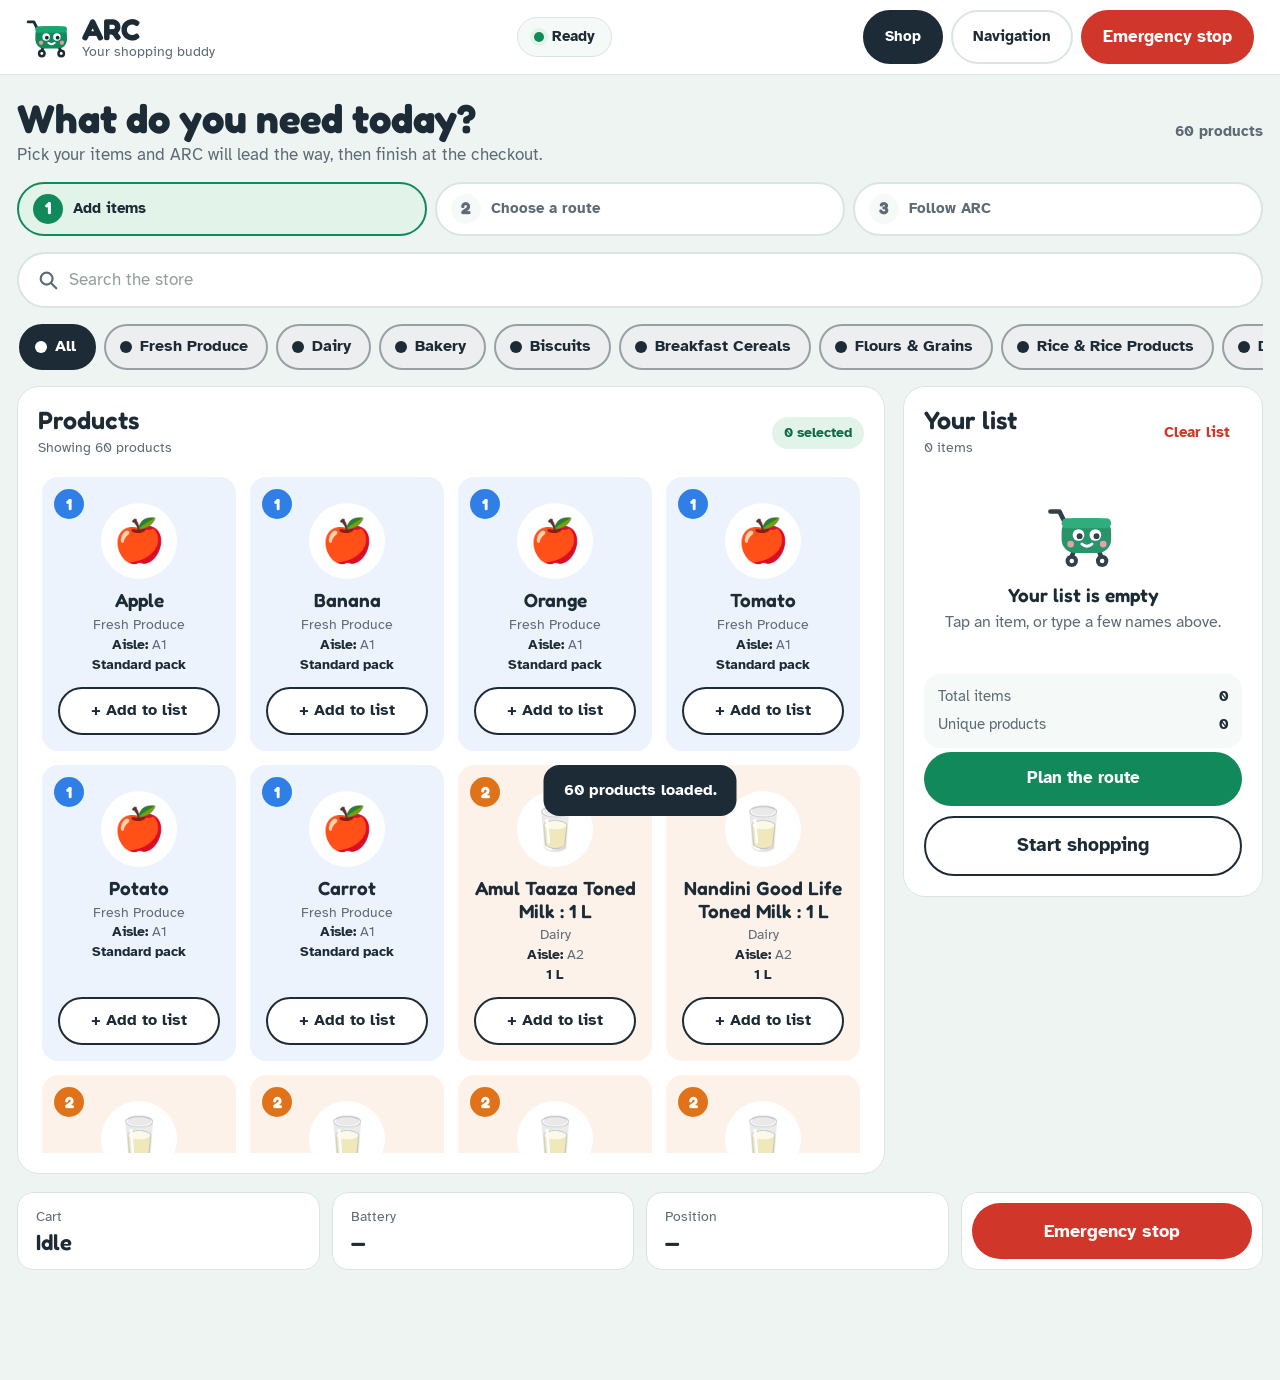
==== commit 4bd66e8f: "UI: friendlier look and easier flow Rounded Fredoka headings, a small cart mascot, a 3-step guide (a" ====
--- a/ros2_ws/src/arc_ui_bridge/web/index.html
+++ b/ros2_ws/src/arc_ui_bridge/web/index.html
@@ -9,8 +9,11 @@
 <body>
   <header class="topbar">
     <div class="brand-block">
-      <div class="brand">ARC</div>
-      <div class="brand-subtitle">Adaptive Retail Companion</div>
+      <svg class="brand-mascot" viewBox="0 0 64 64" aria-hidden="true"><path d="M3 11h8l5 10" fill="none" stroke="#1d2b36" stroke-width="4" stroke-linecap="round" stroke-linejoin="round"/><path d="M24 46l-2 5M46 46l2 5" stroke="#1d2b36" stroke-width="4" stroke-linecap="round"/><rect x="13" y="17" width="44" height="31" rx="12" fill="#12895a"/><rect x="13" y="17" width="44" height="9" rx="4.5" fill="#1aa56e"/><circle cx="28" cy="32" r="5.2" fill="#fff"/><circle cx="43" cy="32" r="5.2" fill="#fff"/><circle cx="29" cy="33" r="2.6" fill="#1d2b36"/><circle cx="44" cy="33" r="2.6" fill="#1d2b36"/><circle cx="21" cy="40" r="3" fill="#ff9fae" opacity=".85"/><circle cx="50" cy="40" r="3" fill="#ff9fae" opacity=".85"/><path d="M31 40q4.5 4 9 0" fill="none" stroke="#fff" stroke-width="2.6" stroke-linecap="round"/><circle cx="22" cy="55" r="5.5" fill="#1d2b36"/><circle cx="49" cy="55" r="5.5" fill="#1d2b36"/><circle cx="22" cy="55" r="2" fill="#fff"/><circle cx="49" cy="55" r="2" fill="#fff"/></svg>
+      <div>
+        <div class="brand">ARC</div>
+        <div class="brand-subtitle">Your shopping buddy</div>
+      </div>
     </div>
 
     <div class="top-status">
@@ -30,11 +33,17 @@
     <section id="shopScreen" class="screen active-screen">
       <div class="page-title-row">
         <div>
-          <h1>Shop</h1>
-          <p>Pick what you need and ARC will lead the way</p>
+          <h1>What do you need today?</h1>
+          <p>Pick your items and ARC will lead the way, then finish at the checkout.</p>
         </div>
         <div class="product-count" id="productCount">0 products</div>
       </div>
+
+      <ol class="arc-steps" aria-label="How it works">
+        <li class="current">Add items</li>
+        <li>Choose a route</li>
+        <li>Follow ARC</li>
+      </ol>
 
       <div class="search-wrap">
         <input id="searchInput" type="text" placeholder="Search the store" autocomplete="off" />
@@ -66,7 +75,7 @@
           </div>
 
           <div class="shopping-list" id="shoppingList">
-            <div class="empty-shopping">Your shopping list is empty.</div>
+            <div class="empty-shopping"><svg class="brand-mascot" viewBox="0 0 64 64" aria-hidden="true"><path d="M3 11h8l5 10" fill="none" stroke="#1d2b36" stroke-width="4" stroke-linecap="round" stroke-linejoin="round"/><path d="M24 46l-2 5M46 46l2 5" stroke="#1d2b36" stroke-width="4" stroke-linecap="round"/><rect x="13" y="17" width="44" height="31" rx="12" fill="#12895a"/><rect x="13" y="17" width="44" height="9" rx="4.5" fill="#1aa56e"/><circle cx="28" cy="32" r="5.2" fill="#fff"/><circle cx="43" cy="32" r="5.2" fill="#fff"/><circle cx="29" cy="33" r="2.6" fill="#1d2b36"/><circle cx="44" cy="33" r="2.6" fill="#1d2b36"/><circle cx="21" cy="40" r="3" fill="#ff9fae" opacity=".85"/><circle cx="50" cy="40" r="3" fill="#ff9fae" opacity=".85"/><path d="M31 40q4.5 4 9 0" fill="none" stroke="#fff" stroke-width="2.6" stroke-linecap="round"/><circle cx="22" cy="55" r="5.5" fill="#1d2b36"/><circle cx="49" cy="55" r="5.5" fill="#1d2b36"/><circle cx="22" cy="55" r="2" fill="#fff"/><circle cx="49" cy="55" r="2" fill="#fff"/></svg><strong>Your list is empty</strong>Tap an item, or type a few names above.</div>
           </div>
 
           <div class="cart-summary">
@@ -109,10 +118,16 @@
       <div class="page-title-row">
         <div>
           <h1>Navigation</h1>
-          <p>The route ARC will follow, and where it is now</p>
+          <p>Follow ARC. It stops at each item and tells you when to pick it up.</p>
         </div>
         <div class="nav-status-badge" id="navStatusBadge">No route yet</div>
       </div>
+
+      <ol class="arc-steps" aria-label="How it works">
+        <li class="done">Add items</li>
+        <li class="done">Choose a route</li>
+        <li class="current">Follow ARC</li>
+      </ol>
 
       <div class="navigation-layout">
         <section class="map-panel">
@@ -178,6 +193,11 @@
     </section>
   </main>
 
+  <div class="start-bar" id="startBar">
+    <span id="startBarText">0 items</span>
+    <button class="primary-button" id="startBarBtn" type="button">Start shopping</button>
+  </div>
+
   <div class="toast hidden" id="toast"></div>
 
   <script src="script.js"></script>
--- a/ros2_ws/src/arc_ui_bridge/web/style.css
+++ b/ros2_ws/src/arc_ui_bridge/web/style.css
@@ -1,37 +1,37 @@
 /* ARC shopping UI
-   Visual language: supermarket wayfinding. Aisle signs, shelf-edge labels and a till receipt.
-   The one bold device is the aisle colour system, shared with the RViz store markers:
-   every item, list entry and route stop carries the colour of the aisle it is in.
-   Type: Atkinson Hyperlegible (Braille Institute, designed for low-vision readers) for text,
-   Barlow Condensed for signage. Both are bundled in ./fonts so the page works offline. */
+   A friendly shopping buddy. Soft, rounded and big enough to use with one thumb.
+   The one bold device is still the aisle colour system, shared with the RViz store markers:
+   every item, list entry and route stop is tinted with the colour of the aisle it is in.
+   Type: Atkinson Hyperlegible (designed for low-vision readers) for text, Fredoka (rounded) for
+   headings. Both are bundled in ./fonts so the page works with Wi-Fi off. */
 
 @font-face { font-family: "Atkinson Hyperlegible"; font-weight: 400; font-style: normal; font-display: swap;
   src: url("fonts/atkinson-hyperlegible-latin-400-normal.woff2") format("woff2"); }
 @font-face { font-family: "Atkinson Hyperlegible"; font-weight: 700; font-style: normal; font-display: swap;
   src: url("fonts/atkinson-hyperlegible-latin-700-normal.woff2") format("woff2"); }
-@font-face { font-family: "Barlow Condensed"; font-weight: 600; font-style: normal; font-display: swap;
-  src: url("fonts/barlow-condensed-latin-600-normal.woff2") format("woff2"); }
-@font-face { font-family: "Barlow Condensed"; font-weight: 700; font-style: normal; font-display: swap;
-  src: url("fonts/barlow-condensed-latin-700-normal.woff2") format("woff2"); }
+@font-face { font-family: "Fredoka"; font-weight: 600; font-style: normal; font-display: swap;
+  src: url("fonts/fredoka-latin-600-normal.woff2") format("woff2"); }
+@font-face { font-family: "Fredoka"; font-weight: 700; font-style: normal; font-display: swap;
+  src: url("fonts/fredoka-latin-700-normal.woff2") format("woff2"); }
 
 * { box-sizing: border-box; }
 
 :root {
   /* surfaces */
-  --floor: #e7ebe9;          /* store floor: cool grey with a little green */
+  --floor: #eef4f1;
   --panel: #ffffff;
-  --ink: #17212b;            /* slate, used for text and the signage bar */
-  --muted: #56616c;
-  --faint: #8a949d;
-  --rule: #d3d9d6;
-  --tint: #f4f6f5;
+  --ink: #1d2b36;
+  --muted: #5d6b76;
+  --faint: #93a09a;
+  --rule: #dbe5e0;
+  --tint: #f5f9f7;
   /* actions */
-  --go: #0b7a4b;             /* start, confirm */
-  --go-dark: #075c38;
-  --go-soft: #e3f3ea;
-  --stop: #c4291c;           /* emergency stop */
-  --stop-soft: #fbe9e7;
-  --focus: #1d5fd1;
+  --go: #12895a;
+  --go-dark: #0c6b45;
+  --go-soft: #e2f4ea;
+  --stop: #d0362a;
+  --stop-dark: #ad2a20;
+  --focus: #2b6fe0;
   /* aisle colours (match RViz store markers) */
   --a1: #2f7fe6;
   --a2: #e0731a;
@@ -39,15 +39,15 @@
   --produce: #2e9e58;
   --dairy: #1b8fa3;
   --tea: #8a5a33;
-  --checkout: #2c2f7a;
+  --checkout: #3b3f9e;
   /* type */
   --text-font: "Atkinson Hyperlegible", "Segoe UI", system-ui, sans-serif;
-  --sign-font: "Barlow Condensed", "Arial Narrow", "Segoe UI", sans-serif;
-  /* shape: panels > cards > signs */
-  --r-panel: 14px;
-  --r-card: 6px;
-  --r-sign: 4px;
-  --r-btn: 8px;
+  --round-font: "Fredoka", "Atkinson Hyperlegible", "Segoe UI", sans-serif;
+  /* shape: everything soft, panels softest */
+  --r-panel: 22px;
+  --r-card: 16px;
+  --r-sign: 10px;
+  --r-pill: 999px;
 }
 
 html { scroll-behavior: smooth; }
@@ -65,9 +65,9 @@
 
 button, input { font: inherit; }
 button { cursor: pointer; }
-:focus-visible { outline: 3px solid var(--focus); outline-offset: 2px; }
-
-/* ------------------------------------------------------------------ signage bar */
+:focus-visible { outline: 3px solid var(--focus); outline-offset: 3px; }
+
+/* ------------------------------------------------------------------ header */
 .topbar {
   position: sticky;
   top: 0;
@@ -75,51 +75,53 @@
   display: flex;
   align-items: center;
   justify-content: space-between;
-  gap: 20px;
-  padding: 10px 28px;
-  background: var(--ink);
-  color: #fff;
-}
-.brand-block { display: flex; align-items: baseline; gap: 12px; min-width: 250px; }
+  gap: 16px;
+  padding: 10px 26px;
+  background: var(--panel);
+  border-bottom: 1px solid var(--rule);
+}
+.brand-block { display: flex; align-items: center; gap: 10px; min-width: 240px; }
+.brand-mascot { width: 46px; height: 46px; flex: 0 0 auto; }
 .brand {
-  font-family: var(--sign-font);
-  font-weight: 700;
-  font-size: 34px;
+  font-family: var(--round-font);
+  font-weight: 700;
+  font-size: 30px;
   line-height: 1;
-  letter-spacing: 0.04em;
-}
-.brand-subtitle { color: #b9c2c9; font-size: 14px; }
+  color: var(--ink);
+}
+.brand-subtitle { color: var(--muted); font-size: 14px; line-height: 1.2; }
 
 .top-status {
   display: flex;
   align-items: center;
-  gap: 10px;
-  padding: 6px 14px;
-  border-radius: 999px;
-  background: rgba(255, 255, 255, 0.08);
+  gap: 8px;
+  padding: 8px 16px;
+  border-radius: var(--r-pill);
+  background: var(--tint);
+  border: 1px solid var(--rule);
   font-size: 15px;
   font-weight: 700;
 }
-.status-dot { width: 10px; height: 10px; border-radius: 50%; background: #4fd18b; }
-
-.top-actions { display: flex; gap: 6px; }
+.status-dot { width: 10px; height: 10px; border-radius: 50%; background: var(--go); box-shadow: 0 0 0 4px var(--go-soft); }
+
+.top-actions { display: flex; gap: 8px; }
 .top-action {
-  min-height: 44px;
-  padding: 0 18px;
-  border: 1px solid rgba(255, 255, 255, 0.22);
-  border-radius: var(--r-btn);
-  background: transparent;
-  color: #fff;
+  min-height: 46px;
+  padding: 0 20px;
+  border: 2px solid var(--rule);
+  border-radius: var(--r-pill);
+  background: var(--panel);
+  color: var(--ink);
   font-size: 15px;
   font-weight: 700;
 }
-.top-action:hover { background: rgba(255, 255, 255, 0.08); }
-.top-action.active { background: #fff; border-color: #fff; color: var(--ink); }
+.top-action:hover { border-color: var(--ink); }
+.top-action.active { background: var(--ink); border-color: var(--ink); color: #fff; }
 .top-action.danger { background: var(--stop); border-color: var(--stop); color: #fff; }
-.top-action.danger:hover { background: #a82217; }
+.top-action.danger:hover { background: var(--stop-dark); border-color: var(--stop-dark); }
 
 /* ------------------------------------------------------------------ page */
-.app-shell { width: min(1500px, calc(100% - 34px)); margin: 0 auto; padding: 26px 0 40px; }
+.app-shell { width: min(1500px, calc(100% - 34px)); margin: 0 auto; padding: 22px 0 110px; }
 .screen { display: none; }
 .active-screen { display: block; }
 
@@ -128,76 +130,132 @@
   align-items: flex-end;
   justify-content: space-between;
   gap: 20px;
-  margin-bottom: 18px;
+  margin-bottom: 14px;
 }
 .page-title-row h1 {
-  margin: 0 0 2px;
-  font-family: var(--sign-font);
-  font-weight: 700;
-  font-size: 44px;
-  line-height: 1;
-}
-.page-title-row p { margin: 0; color: var(--muted); font-size: 16px; max-width: 70ch; }
+  margin: 0 0 4px;
+  font-family: var(--round-font);
+  font-weight: 700;
+  font-size: 40px;
+  line-height: 1.05;
+}
+.page-title-row p { margin: 0; color: var(--muted); font-size: 17px; max-width: 64ch; }
 
 .product-count { align-self: center; color: var(--muted); font-size: 15px; font-weight: 700; }
 .nav-status-badge {
   align-self: center;
-  padding: 8px 16px;
-  border-radius: 999px;
+  padding: 10px 18px;
+  border-radius: var(--r-pill);
   background: var(--ink);
   color: #fff;
   font-size: 15px;
   font-weight: 700;
 }
 
+/* ------------------------------------------------------------------ three steps: a real sequence */
+.arc-steps {
+  display: flex;
+  gap: 8px;
+  margin: 0 0 16px;
+  padding: 0;
+  list-style: none;
+  counter-reset: step;
+}
+.arc-steps li {
+  counter-increment: step;
+  display: flex;
+  align-items: center;
+  gap: 10px;
+  flex: 1 1 0;
+  min-width: 0;
+  padding: 10px 14px;
+  border-radius: var(--r-pill);
+  background: var(--panel);
+  border: 2px solid var(--rule);
+  color: var(--muted);
+  font-weight: 700;
+  font-size: 15px;
+}
+.arc-steps li::before {
+  content: counter(step);
+  flex: 0 0 30px;
+  height: 30px;
+  display: grid;
+  place-items: center;
+  border-radius: 50%;
+  background: var(--tint);
+  color: var(--muted);
+  font-family: var(--round-font);
+  font-size: 17px;
+}
+.arc-steps li.current { border-color: var(--go); color: var(--ink); background: var(--go-soft); }
+.arc-steps li.current::before { background: var(--go); color: #fff; }
+.arc-steps li.done { color: var(--ink); }
+.arc-steps li.done::before { content: "✓"; background: var(--ink); color: #fff; }
+
 /* ------------------------------------------------------------------ inputs */
-.search-wrap { margin-bottom: 12px; }
+.search-wrap { margin-bottom: 12px; position: relative; }
 .search-wrap input {
   width: 100%;
-  height: 54px;
-  padding: 0 18px;
+  height: 56px;
+  padding: 0 20px 0 50px;
   border: 2px solid var(--rule);
-  border-radius: var(--r-btn);
-  background: var(--panel);
+  border-radius: var(--r-pill);
+  background: var(--panel) url("data:image/svg+xml,%3Csvg xmlns='http://www.w3.org/2000/svg' width='22' height='22' viewBox='0 0 24 24' fill='none' stroke='%235d6b76' stroke-width='2.4' stroke-linecap='round'%3E%3Ccircle cx='10.5' cy='10.5' r='6.5'/%3E%3Cpath d='M15.5 15.5 21 21'/%3E%3C/svg%3E") no-repeat 18px center;
   color: var(--ink);
   font-size: 17px;
 }
 .search-wrap input::placeholder { color: var(--faint); }
 .search-wrap input:focus { outline: none; border-color: var(--focus); }
 
-/* the type-in list box (store mode) reads like the shopping manager's prompt */
-#arcAddForm { padding: 14px; border-radius: var(--r-panel); background: var(--ink); }
-#arcAddForm input { border-color: transparent; height: 56px; font-size: 18px; }
-#arcAddForm .primary-button { min-width: 110px; font-size: 17px; }
-.arc-add-hint { margin: 8px 2px 0; color: #c7d0d6; font-size: 14px; }
+/* the type-in list box (store mode): a friendly speech bubble from ARC */
+#arcAddForm {
+  display: flex;
+  gap: 14px;
+  align-items: flex-start;
+  padding: 16px 18px;
+  border-radius: var(--r-panel);
+  background: var(--panel);
+  border: 2px solid var(--go);
+}
+#arcAddForm .brand-mascot { width: 54px; height: 54px; margin-top: 2px; }
+.arc-add-body { flex: 1; min-width: 0; }
+.arc-add-ask { margin: 0 0 8px; font-family: var(--round-font); font-weight: 600; font-size: 21px; }
 .arc-add-row { display: flex; gap: 10px; }
-
-/* ------------------------------------------------------------------ aisle signs (category chips) */
+#arcAddForm input { flex: 1; height: 56px; padding-left: 20px; background-image: none; font-size: 18px; }
+#arcAddForm .primary-button { min-width: 120px; }
+.arc-add-hint { margin: 8px 4px 0; color: var(--muted); font-size: 14px; }
+
+/* ------------------------------------------------------------------ aisle chips */
 .category-scroll {
   display: flex;
   gap: 8px;
   overflow-x: auto;
   overflow-y: hidden;
-  padding: 2px 0 12px;
-  margin-bottom: 6px;
+  padding: 4px 2px 12px;
+  margin-bottom: 4px;
   scrollbar-width: thin;
 }
 .category-chip {
   --aisle: var(--ink);
   flex: 0 0 auto;
-  min-height: 44px;
-  padding: 0 16px;
-  border: 2px solid var(--aisle);
-  border-radius: var(--r-sign);
-  background: var(--panel);
+  display: inline-flex;
+  align-items: center;
+  gap: 8px;
+  min-height: 46px;
+  padding: 0 18px 0 14px;
+  border: 2px solid color-mix(in srgb, var(--aisle) 45%, white);
+  border-radius: var(--r-pill);
+  background: color-mix(in srgb, var(--aisle) 8%, white);
   color: var(--ink);
-  font-family: var(--sign-font);
-  font-weight: 600;
-  font-size: 19px;
+  font-weight: 700;
+  font-size: 16px;
   white-space: nowrap;
 }
-.category-chip:hover { background: var(--tint); }
-.category-chip.active { background: var(--aisle); color: #fff; }
+.category-chip::before { content: ""; width: 12px; height: 12px; border-radius: 50%; background: var(--aisle); }
+.category-chip:hover { border-color: var(--aisle); }
+.category-chip.active { background: var(--aisle); border-color: var(--aisle); color: #fff; }
+.category-chip.active::before { background: #fff; }
 
 /* ------------------------------------------------------------------ layout & panels */
 .shop-layout {
@@ -207,10 +265,10 @@
   align-items: start;
 }
 .catalog-panel, .shopping-panel, .map-panel, .route-panel {
-  padding: 18px;
+  padding: 20px;
   background: var(--panel);
+  border-radius: var(--r-panel);
   border: 1px solid var(--rule);
-  border-radius: var(--r-panel);
 }
 .catalog-panel, .map-panel { min-width: 0; }
 
@@ -223,195 +281,230 @@
 }
 .panel-heading h2 {
   margin: 0 0 2px;
-  font-family: var(--sign-font);
-  font-weight: 700;
-  font-size: 28px;
-  line-height: 1.05;
+  font-family: var(--round-font);
+  font-weight: 600;
+  font-size: 25px;
+  line-height: 1.1;
 }
 .panel-heading span { color: var(--muted); font-size: 14px; }
-.selected-mini { flex: 0 0 auto; color: var(--muted); font-size: 15px; font-weight: 700; }
-
-/* ------------------------------------------------------------------ shelf-edge labels (product cards) */
+.selected-mini {
+  flex: 0 0 auto;
+  padding: 6px 12px;
+  border-radius: var(--r-pill);
+  background: var(--go-soft);
+  color: var(--go-dark);
+  font-size: 14px;
+  font-weight: 700;
+}
+
+/* ------------------------------------------------------------------ product cards */
 .product-grid {
   display: grid;
   grid-template-columns: repeat(4, minmax(0, 1fr));
-  gap: 12px;
-  max-height: 660px;
+  gap: 14px;
+  max-height: 680px;
   overflow-y: auto;
   overflow-x: hidden;
-  padding: 2px 2px 6px;
+  padding: 4px 4px 8px;
 }
 .product-card {
   --aisle: var(--faint);
   position: relative;
   display: flex;
   flex-direction: column;
-  min-height: 214px;
-  padding: 14px 14px 13px;
-  border: 1px solid var(--rule);
-  border-top: 7px solid var(--aisle);       /* the shelf-edge strip */
-  border-radius: var(--r-card);
-  background: var(--panel);
+  align-items: center;
+  text-align: center;
+  min-height: 236px;
+  padding: 16px 14px 14px;
+  border: 2px solid transparent;
+  border-radius: var(--r-card);
+  background: color-mix(in srgb, var(--aisle) 9%, white);
+  cursor: pointer;
   user-select: none;
-}
-.product-card:hover { border-color: #b7c0bc; border-top-color: var(--aisle); }
-.product-card.selected { background: var(--go-soft); border-color: var(--go); border-top-color: var(--aisle); box-shadow: inset 0 0 0 1px var(--go); }
-
-/* aisle badge, set by the live link: data-badge="1" / "P" / "D" / "T" */
+  transition: transform 0.12s ease;
+}
+.product-card:hover { border-color: color-mix(in srgb, var(--aisle) 45%, white); }
+.product-card:active { transform: scale(0.98); }
+.product-card.selected { border-color: var(--go); background: var(--go-soft); }
+.product-card.selected::after {
+  content: "✓ In your list";
+  position: absolute;
+  top: 10px;
+  right: 10px;
+  padding: 3px 9px;
+  border-radius: var(--r-pill);
+  background: var(--go);
+  color: #fff;
+  font-size: 12px;
+  font-weight: 700;
+}
+
+/* aisle badge, a little round sign: data-badge="1" / "P" / "D" / "T" */
 .product-card[data-badge]::before {
   content: attr(data-badge);
   position: absolute;
   top: 10px;
-  left: 12px;
-  min-width: 30px;
+  left: 10px;
+  width: 30px;
   height: 30px;
-  padding: 0 6px;
   display: grid;
   place-items: center;
-  border-radius: var(--r-sign);
+  border-radius: 50%;
   background: var(--aisle);
   color: #fff;
-  font-family: var(--sign-font);
-  font-weight: 700;
-  font-size: 20px;
+  font-family: var(--round-font);
+  font-weight: 700;
+  font-size: 16px;
   line-height: 1;
 }
 
 .product-icon {
-  display: flex;
-  align-items: center;
-  justify-content: center;
-  min-height: 52px;
-  margin-bottom: 6px;
-  font-size: 38px;
+  display: grid;
+  place-items: center;
+  width: 76px;
+  height: 76px;
+  margin: 8px 0 10px;
+  border-radius: 50%;
+  background: #fff;
+  font-size: 42px;
   line-height: 1;
 }
 .product-name {
-  min-height: 46px;
   margin-bottom: 4px;
-  font-weight: 700;
-  font-size: 18px;
-  line-height: 1.25;
+  font-family: var(--round-font);
+  font-weight: 600;
+  font-size: 19px;
+  line-height: 1.2;
   overflow-wrap: anywhere;
 }
 .product-meta {
   display: flex;
   flex-direction: column;
-  gap: 2px;
-  min-height: 44px;
+  gap: 1px;
   color: var(--muted);
   font-size: 14px;
   line-height: 1.35;
 }
 .product-meta strong { color: var(--ink); font-weight: 700; }
 
-.card-bottom { margin-top: auto; padding-top: 8px; }
+.card-bottom { width: 100%; margin-top: auto; padding-top: 12px; }
 .card-add-button {
   width: 100%;
-  min-height: 46px;
-  border: 0;
-  border-radius: var(--r-btn);
-  background: var(--ink);
-  color: #fff;
-  font-weight: 700;
-  font-size: 16px;
-}
-.card-add-button:hover { background: #2a3744; }
-.card-add-button.added { background: var(--go); }
-
-.main-qty { display: grid; grid-template-columns: 46px 1fr 46px; align-items: center; gap: 8px; }
-.qty-button {
-  width: 46px;
-  height: 46px;
-  border: 0;
-  border-radius: var(--r-btn);
+  min-height: 48px;
+  border: 2px solid var(--ink);
+  border-radius: var(--r-pill);
   background: #fff;
   color: var(--ink);
-  box-shadow: inset 0 0 0 2px var(--go);
-  font-size: 22px;
-  font-weight: 700;
-}
-.qty-button:hover { background: var(--go-soft); }
-.qty-value { text-align: center; font-size: 16px; font-weight: 700; font-variant-numeric: tabular-nums; }
-
-/* ------------------------------------------------------------------ the list, like a till receipt */
-.shopping-panel { position: sticky; top: 84px; }
+  font-weight: 700;
+  font-size: 16px;
+}
+.card-add-button::before { content: "+ "; }
+.card-add-button:hover { background: var(--ink); color: #fff; }
+.card-add-button.added { background: var(--go); border-color: var(--go); color: #fff; }
+
+.main-qty { display: grid; grid-template-columns: 48px 1fr 48px; align-items: center; gap: 6px; }
+.qty-button {
+  width: 48px;
+  height: 48px;
+  border: 0;
+  border-radius: 50%;
+  background: var(--go);
+  color: #fff;
+  font-size: 24px;
+  font-weight: 700;
+  line-height: 1;
+}
+.qty-button:hover { background: var(--go-dark); }
+.qty-value { text-align: center; font-size: 15px; font-weight: 700; font-variant-numeric: tabular-nums; }
+
+/* ------------------------------------------------------------------ your list */
+.shopping-panel { position: sticky; top: 90px; }
 .text-button {
   min-height: 40px;
+  padding: 0 12px;
   border: 0;
+  border-radius: var(--r-pill);
   background: transparent;
   color: var(--stop);
-  padding: 0 4px;
   font-size: 15px;
   font-weight: 700;
 }
+.text-button:hover { background: #fdecea; }
 .shopping-list {
   display: flex;
   flex-direction: column;
+  gap: 8px;
   max-height: 400px;
   overflow-y: auto;
-  border-top: 2px dashed var(--rule);
-  border-bottom: 2px dashed var(--rule);
 }
 .shopping-item {
   --aisle: var(--faint);
-  padding: 10px 2px 10px 12px;
-  border-left: 5px solid var(--aisle);
-  border-bottom: 1px dotted var(--rule);
-}
-.shopping-item:last-child { border-bottom: 0; }
-.shopping-item-top { display: flex; align-items: flex-start; justify-content: space-between; gap: 10px; }
-.shopping-item-name { font-size: 17px; line-height: 1.3; font-weight: 700; }
-.shopping-item-meta { margin-top: 2px; color: var(--muted); font-size: 14px; }
+  display: flex;
+  align-items: center;
+  justify-content: space-between;
+  gap: 10px;
+  padding: 10px 10px 10px 14px;
+  border-radius: var(--r-card);
+  background: color-mix(in srgb, var(--aisle) 9%, white);
+  border-left: 6px solid var(--aisle);
+}
+.shopping-item-top { display: flex; align-items: center; gap: 10px; min-width: 0; }
+.shopping-item-name { font-size: 17px; line-height: 1.25; font-weight: 700; }
+.shopping-item-meta { margin-top: 1px; color: var(--muted); font-size: 14px; }
 .shopping-item-controls {
   display: grid;
-  grid-template-columns: 40px 42px 40px;
-  gap: 6px;
-  align-items: center;
-  margin-top: 8px;
+  grid-template-columns: 40px 28px 40px;
+  gap: 4px;
+  align-items: center;
+  flex: 0 0 auto;
 }
 .shopping-item-controls button {
   width: 40px;
   height: 40px;
   border: 0;
-  border-radius: var(--r-btn);
-  background: var(--tint);
-  box-shadow: inset 0 0 0 1px var(--rule);
-  font-size: 18px;
-  font-weight: 700;
-}
+  border-radius: 50%;
+  background: #fff;
+  box-shadow: inset 0 0 0 2px var(--rule);
+  font-size: 19px;
+  font-weight: 700;
+  line-height: 1;
+}
+.shopping-item-controls button:hover { box-shadow: inset 0 0 0 2px var(--ink); }
 .shopping-qty { text-align: center; font-weight: 700; font-size: 16px; font-variant-numeric: tabular-nums; }
 
 .empty-shopping, .empty-route, .empty-state {
-  padding: 30px 10px;
+  padding: 26px 12px;
   text-align: center;
   color: var(--muted);
   font-size: 16px;
 }
-
-.cart-summary { margin-top: 12px; padding-top: 4px; }
+.empty-shopping .brand-mascot { display: block; width: 72px; height: 72px; margin: 0 auto 10px; opacity: 0.9; }
+.empty-shopping strong { display: block; color: var(--ink); font-family: var(--round-font); font-weight: 600; font-size: 19px; margin-bottom: 2px; }
+
+.cart-summary { margin: 14px 0 4px; padding: 12px 14px; border-radius: var(--r-card); background: var(--tint); }
 .summary-line, .nav-info-row {
   display: flex;
   justify-content: space-between;
   gap: 10px;
   font-size: 15px;
-  margin-bottom: 8px;
-}
+  margin-bottom: 6px;
+}
+.summary-line:last-child, .nav-info-row:last-child { margin-bottom: 0; }
 .summary-line span, .nav-info-row span { color: var(--muted); }
 .summary-line strong { font-variant-numeric: tabular-nums; }
 
 /* ------------------------------------------------------------------ buttons */
 .full { width: 100%; }
 .primary-button, .secondary-button, .danger {
-  min-height: 52px;
-  padding: 0 16px;
-  border-radius: var(--r-btn);
+  min-height: 54px;
+  padding: 0 20px;
+  border-radius: var(--r-pill);
   font-weight: 700;
   font-size: 17px;
 }
 .primary-button { border: 0; background: var(--go); color: #fff; }
 .primary-button:hover { background: var(--go-dark); }
-.primary-button:disabled { background: #a7b6ae; cursor: not-allowed; }
+.primary-button:disabled { background: #b7c6be; cursor: not-allowed; }
 .secondary-button {
   margin-top: 10px;
   border: 2px solid var(--ink);
@@ -419,48 +512,48 @@
   color: var(--ink);
 }
 .secondary-button:hover { background: var(--tint); }
+#startShoppingBtn { margin-top: 10px; min-height: 60px; font-size: 19px; }
 
 /* ------------------------------------------------------------------ status strip */
 .control-strip { display: grid; grid-template-columns: repeat(4, 1fr); gap: 12px; margin-top: 18px; }
 .control-card {
-  padding: 14px 16px;
+  padding: 14px 18px;
   background: var(--panel);
+  border-radius: var(--r-card);
   border: 1px solid var(--rule);
-  border-radius: var(--r-card);
 }
 .control-label { color: var(--muted); font-size: 14px; margin-bottom: 2px; }
-.control-value { font-family: var(--sign-font); font-weight: 700; font-size: 26px; line-height: 1.1; }
+.control-value { font-family: var(--round-font); font-weight: 600; font-size: 22px; line-height: 1.15; }
 .emergency-card { display: flex; align-items: center; padding: 10px; }
 .emergency-card button, #navEStopBtn, .danger.full {
   width: 100%;
   min-height: 56px;
   border: 0;
-  border-radius: var(--r-btn);
+  border-radius: var(--r-pill);
   background: var(--stop);
   color: #fff;
   font-size: 18px;
   font-weight: 700;
 }
-.emergency-card button:hover, #navEStopBtn:hover { background: #a82217; }
+.emergency-card button:hover, #navEStopBtn:hover { background: var(--stop-dark); }
 
 /* ------------------------------------------------------------------ navigation */
 .navigation-layout {
   display: grid;
-  grid-template-columns: minmax(0, 1fr) 360px;
+  grid-template-columns: minmax(0, 1fr) 380px;
   gap: 18px;
   align-items: start;
 }
 .map-wrap {
   width: 100%;
-  min-height: 520px;
-  border: 1px solid var(--rule);
+  min-height: 500px;
   border-radius: var(--r-card);
   overflow: hidden;
   background: var(--tint);
 }
-.map-wrap svg { display: block; width: 100%; height: auto; min-height: 520px; }
-.shelf-line { stroke: #b9c3bf; stroke-width: 16; stroke-linecap: round; }
-.aisle-label { fill: var(--muted); font-family: var(--sign-font); font-size: 18px; font-weight: 700; }
+.map-wrap svg { display: block; width: 100%; height: auto; min-height: 500px; }
+.shelf-line { stroke: #c9d6d0; stroke-width: 16; stroke-linecap: round; }
+.aisle-label { fill: var(--muted); font-family: var(--round-font); font-size: 16px; font-weight: 700; }
 .route-metrics { display: flex; flex-direction: column; align-items: flex-end; gap: 2px; }
 .route-metrics span { color: var(--ink); font-weight: 700; font-size: 15px; font-variant-numeric: tabular-nums; }
 .route-point-label {
@@ -479,63 +572,97 @@
 .route-order { max-height: 460px; overflow-y: auto; display: flex; flex-direction: column; gap: 8px; }
 .route-stop {
   display: grid;
-  grid-template-columns: 32px minmax(0, 1fr) auto;
+  grid-template-columns: 34px minmax(0, 1fr) auto;
   align-items: center;
   gap: 10px;
-  padding: 10px;
-  border: 1px solid var(--rule);
-  border-radius: var(--r-card);
-  background: var(--panel);
+  padding: 10px 12px;
+  border-radius: var(--r-card);
+  background: var(--tint);
 }
 .route-index {
-  width: 30px;
-  height: 30px;
+  width: 32px;
+  height: 32px;
   display: grid;
   place-items: center;
-  border-radius: var(--r-sign);
+  border-radius: 50%;
   background: var(--ink);
   color: #fff;
-  font-family: var(--sign-font);
-  font-size: 17px;
+  font-family: var(--round-font);
+  font-size: 16px;
   font-weight: 700;
 }
 .route-stop-name { min-width: 0; font-size: 16px; font-weight: 700; overflow-wrap: anywhere; }
-.route-stop-aisle { margin-top: 2px; color: var(--muted); font-size: 14px; }
+.route-stop-aisle { margin-top: 1px; color: var(--muted); font-size: 14px; }
 .route-stop-dist { color: var(--muted); font-size: 14px; font-weight: 700; }
 
-.nav-controls { margin-top: 14px; }
+.nav-controls { margin-top: 14px; display: grid; grid-template-columns: 1fr 1fr; gap: 8px; }
+.nav-controls button { margin-top: 0; }
+.nav-controls #returnHomeBtn { grid-column: 1 / -1; }
 .nav-info-card {
   margin-top: 14px;
-  padding: 14px;
-  border: 1px solid var(--rule);
+  padding: 14px 16px;
   border-radius: var(--r-card);
   background: var(--tint);
 }
 
 /* ------------------------------------------------------------------ live link (ROS 2) */
+
+/* "what to do now": the one card a shopper needs while ARC is driving */
+.arc-now {
+  --aisle: var(--go);
+  margin-bottom: 14px;
+  padding: 18px;
+  border-radius: var(--r-panel);
+  background: color-mix(in srgb, var(--aisle) 12%, white);
+  border: 2px solid var(--aisle);
+}
+.arc-now-head { display: flex; align-items: center; gap: 12px; }
+.arc-now .brand-mascot { width: 52px; height: 52px; }
+.arc-now-say { margin: 0; color: var(--muted); font-size: 15px; }
+.arc-now-what { margin: 0; font-family: var(--round-font); font-weight: 600; font-size: 25px; line-height: 1.15; overflow-wrap: anywhere; }
+.arc-now-where { margin: 2px 0 0; font-size: 15px; font-weight: 700; color: var(--ink); }
+.arc-live-actions { display: grid; grid-template-columns: 1fr; gap: 8px; margin-top: 14px; }
+.arc-live-actions button { margin-top: 0; }
+#liveNextBtn { min-height: 62px; font-size: 19px; }
+#liveNextBtn:disabled { background: #fff; color: var(--muted); box-shadow: inset 0 0 0 2px var(--rule); }
+.arc-now[data-state="done"] { --aisle: var(--checkout); }
+.arc-now[data-state="stopped"] { --aisle: var(--stop); }
+
 .arc-live-stop {
   --aisle: var(--faint);
   display: block;
   padding: 10px 12px 10px 14px;
-  border: 1px solid var(--rule);
+  border-radius: var(--r-card);
+  background: color-mix(in srgb, var(--aisle) 9%, white);
   border-left: 6px solid var(--aisle);
-  border-radius: var(--r-card);
-  background: var(--panel);
 }
 .arc-live-stop .stop-top { display: flex; justify-content: space-between; align-items: center; gap: 8px; }
 .arc-live-stop .stop-name { font-weight: 700; font-size: 17px; }
-.arc-live-stop .stop-items { color: var(--muted); font-size: 14px; margin-top: 2px; }
-.arc-live-stop .stop-state { font-size: 13px; font-weight: 700; padding: 3px 8px; border-radius: 999px; background: var(--tint); color: var(--muted); white-space: nowrap; }
+.arc-live-stop .stop-items { color: var(--muted); font-size: 14px; margin-top: 1px; }
+.arc-live-stop .stop-state { font-size: 13px; font-weight: 700; padding: 4px 10px; border-radius: var(--r-pill); background: #fff; color: var(--muted); white-space: nowrap; }
 .arc-live-stop[data-status="active"] { box-shadow: inset 0 0 0 2px var(--aisle); }
 .arc-live-stop[data-status="active"] .stop-state { background: var(--ink); color: #fff; }
-.arc-live-stop[data-status="reached"] .stop-state { background: var(--go-soft); color: var(--go); }
+.arc-live-stop[data-status="reached"] .stop-state { background: var(--go); color: #fff; }
 .arc-live-stop[data-status="skipped"] .stop-state { background: #fdf0e1; color: #9a4b0b; }
-.arc-live-stop[data-status="reached"], .arc-live-stop[data-status="skipped"] { opacity: 0.72; }
-.arc-live-stop.is-checkout { --aisle: var(--checkout); background: #eeeffa; }
-
+.arc-live-stop[data-status="reached"], .arc-live-stop[data-status="skipped"] { opacity: 0.7; }
+.arc-live-stop.is-checkout { --aisle: var(--checkout); }
+
+#liveCard { padding: 0; background: transparent; }
+#liveCard summary {
+  list-style: none;
+  padding: 12px 16px;
+  border-radius: var(--r-card);
+  background: var(--tint);
+  color: var(--muted);
+  font-size: 15px;
+  font-weight: 700;
+  cursor: pointer;
+}
+#liveCard summary::-webkit-details-marker { display: none; }
+#liveCard summary::after { content: " +"; }
+#liveCard[open] summary::after { content: " −"; }
+#liveCard .live-body { padding: 12px 16px 4px; }
 #liveCard .nav-info-row strong { text-align: right; }
-.arc-live-actions { display: flex; gap: 8px; margin-top: 10px; }
-.arc-live-actions button { flex: 1; margin-top: 0; }
 .arc-live-events {
   margin-top: 10px;
   max-height: 130px;
@@ -548,7 +675,6 @@
   width: 100%;
   max-height: 380px;
   background: var(--tint);
-  border: 1px solid var(--rule);
   border-radius: var(--r-card);
 }
 
@@ -561,42 +687,54 @@
   align-items: center;
   justify-content: center;
   padding: 16px;
-  background: rgba(23, 33, 43, 0.55);
+  background: rgba(29, 43, 54, 0.5);
 }
 .arc-chooser {
   width: 100%;
-  max-width: 760px;
+  max-width: 780px;
   max-height: 92vh;
   overflow: auto;
-  padding: 22px;
-  border-radius: var(--r-panel);
+  padding: 24px;
+  border-radius: 26px;
   background: var(--floor);
-  animation: arc-pop 0.16s ease-out;
-}
-@keyframes arc-pop { from { transform: scale(0.97); opacity: 0; } to { transform: none; opacity: 1; } }
-.arc-chooser h2 { margin: 0 0 4px; font-family: var(--sign-font); font-weight: 700; font-size: 34px; line-height: 1; }
-.arc-chooser .lede { margin: 0 0 16px; color: var(--muted); font-size: 16px; max-width: 64ch; }
-.arc-chooser .lede strong { color: var(--go); }
+  animation: arc-pop 0.18s ease-out;
+}
+@keyframes arc-pop { from { transform: translateY(8px) scale(0.98); opacity: 0; } to { transform: none; opacity: 1; } }
+.arc-chooser-head { display: flex; align-items: center; gap: 14px; margin-bottom: 14px; }
+.arc-chooser-head .brand-mascot { width: 60px; height: 60px; }
+.arc-chooser h2 { margin: 0 0 2px; font-family: var(--round-font); font-weight: 700; font-size: 30px; line-height: 1.1; }
+.arc-chooser .lede { margin: 0; color: var(--muted); font-size: 16px; max-width: 60ch; }
+.arc-chooser .lede strong { color: var(--go-dark); }
 .arc-route-grid { display: grid; grid-template-columns: repeat(auto-fit, minmax(260px, 1fr)); gap: 14px; }
 .arc-route-card {
+  position: relative;
   display: flex;
   flex-direction: column;
   gap: 6px;
-  padding: 16px;
-  border: 2px solid var(--rule);
-  border-radius: var(--r-card);
+  padding: 18px;
+  border: 3px solid transparent;
+  border-radius: var(--r-panel);
   background: var(--panel);
   color: inherit;
   font: inherit;
   text-align: left;
 }
 .arc-route-card:hover { border-color: var(--ink); }
-.arc-route-card.recommended { border-color: var(--go); box-shadow: inset 0 0 0 1px var(--go); }
+.arc-route-card.recommended { border-color: var(--go); }
+.arc-route-card .card-pick {
+  align-self: flex-start;
+  padding: 3px 10px;
+  border-radius: var(--r-pill);
+  background: var(--go);
+  color: #fff;
+  font-size: 13px;
+  font-weight: 700;
+}
 .arc-route-card .card-head { display: flex; justify-content: space-between; align-items: baseline; gap: 10px; }
-.arc-route-card .card-title { font-weight: 700; font-size: 19px; }
-.arc-route-card .card-metres { font-family: var(--sign-font); font-weight: 700; font-size: 34px; line-height: 1; font-variant-numeric: tabular-nums; }
+.arc-route-card .card-title { font-family: var(--round-font); font-weight: 600; font-size: 21px; }
+.arc-route-card .card-metres { font-family: var(--round-font); font-weight: 700; font-size: 30px; line-height: 1; font-variant-numeric: tabular-nums; }
 .arc-route-card .card-note { color: var(--muted); font-size: 14px; }
-.arc-route-card .card-cta { margin-top: 8px; padding: 12px; border-radius: var(--r-btn); background: var(--ink); color: #fff; font-weight: 700; text-align: center; }
+.arc-route-card .card-cta { margin-top: 10px; padding: 14px; border-radius: var(--r-pill); background: var(--ink); color: #fff; font-weight: 700; font-size: 17px; text-align: center; }
 .arc-route-card.recommended .card-cta { background: var(--go); }
 .arc-route-card ol { margin: 6px 0 0; padding: 0; list-style: none; counter-reset: stop; }
 .arc-route-card li {
@@ -605,7 +743,7 @@
   display: flex;
   align-items: center;
   gap: 10px;
-  padding: 5px 0;
+  padding: 4px 0;
   font-size: 16px;
 }
 .arc-route-card li::before {
@@ -614,33 +752,59 @@
   height: 26px;
   display: grid;
   place-items: center;
-  border-radius: var(--r-sign);
+  border-radius: 50%;
   background: var(--aisle);
   color: #fff;
-  font-family: var(--sign-font);
-  font-weight: 700;
-  font-size: 16px;
+  font-family: var(--round-font);
+  font-weight: 700;
+  font-size: 14px;
 }
 .arc-route-card li.is-checkout { --aisle: var(--checkout); font-weight: 700; }
-.arc-chooser .chooser-foot { display: flex; justify-content: flex-end; margin-top: 14px; }
-.arc-chooser .chooser-foot .secondary-button { margin-top: 0; min-width: 140px; }
+.arc-chooser .chooser-foot { display: flex; justify-content: center; margin-top: 14px; }
+.arc-chooser .chooser-foot .secondary-button { margin-top: 0; min-width: 160px; border-color: transparent; background: transparent; }
+.arc-chooser .chooser-foot .secondary-button:hover { background: var(--panel); }
 .arc-chooser .warn { color: var(--stop); font-size: 14px; margin: 10px 0 0; }
+
+/* the start bar follows you on smaller screens, so starting is always one tap away */
+.start-bar { display: none; }
+@media (max-width: 1180px) {
+  .start-bar.show {
+    position: fixed;
+    left: 12px;
+    right: 12px;
+    bottom: 12px;
+    z-index: 25;
+    display: flex;
+    align-items: center;
+    gap: 12px;
+    padding: 10px 10px 10px 18px;
+    border-radius: var(--r-pill);
+    background: var(--ink);
+    color: #fff;
+  }
+  .start-bar span { flex: 1; font-weight: 700; font-size: 16px; }
+  .start-bar button { min-height: 52px; padding: 0 22px; }
+}
 
 /* ------------------------------------------------------------------ misc */
 .hidden { display: none !important; }
 .toast {
   position: fixed;
-  right: 22px;
-  bottom: 22px;
+  left: 50%;
+  bottom: 84px;
   z-index: 30;
-  max-width: min(440px, calc(100vw - 44px));
-  padding: 14px 18px;
-  border-radius: var(--r-btn);
+  transform: translateX(-50%);
+  max-width: min(460px, calc(100vw - 32px));
+  padding: 14px 20px;
+  border-radius: var(--r-card);
   background: var(--ink);
   color: #fff;
   font-size: 16px;
   font-weight: 700;
-}
+  text-align: center;
+  animation: arc-toast 0.2s ease-out;
+}
+@keyframes arc-toast { from { transform: translate(-50%, 8px); opacity: 0; } to { transform: translateX(-50%); opacity: 1; } }
 
 @media (max-width: 1180px) {
   .shop-layout, .navigation-layout { grid-template-columns: 1fr; }
@@ -654,20 +818,28 @@
 }
 @media (max-width: 650px) {
   .app-shell { width: min(100% - 24px, 1500px); }
-  .page-title-row { align-items: flex-start; flex-direction: column; }
-  .page-title-row h1 { font-size: 36px; }
+  .page-title-row { align-items: flex-start; flex-direction: column; gap: 6px; }
+  .page-title-row h1 { font-size: 34px; }
+  .product-count { align-self: flex-start; }
   .brand-subtitle { display: none; }
-  .topbar { padding: 10px 14px; }
+  .brand-block { min-width: 0; }
+  .topbar { padding: 10px 12px; }
   .top-actions { width: 100%; }
-  .top-action { flex: 1; padding: 0 8px; }
-  .product-grid { grid-template-columns: repeat(2, minmax(0, 1fr)); }
+  .top-action { flex: 1; padding: 0 8px; font-size: 14px; white-space: nowrap; }
+  .arc-steps li { padding: 8px; font-size: 13px; gap: 6px; }
+  .arc-steps li::before { flex-basis: 24px; height: 24px; font-size: 14px; }
+  .product-grid { grid-template-columns: repeat(2, minmax(0, 1fr)); gap: 10px; }
+  .product-card { min-height: 220px; padding: 14px 10px 10px; }
+  .product-card.selected::after { content: "✓"; padding: 3px 8px; }
+  .product-icon { width: 64px; height: 64px; font-size: 36px; }
   .control-strip { grid-template-columns: 1fr; }
-  .map-wrap, .map-wrap svg { min-height: 380px; }
+  .map-wrap, .map-wrap svg { min-height: 360px; }
+  #arcAddForm { padding: 14px; }
+  #arcAddForm > .brand-mascot { display: none; }
   .arc-add-row { flex-direction: column; }
-  #arcAddForm input { flex: 0 0 auto !important; }
-  .product-count { align-self: flex-start; }
-  .top-action { font-size: 14px; white-space: nowrap; }
+  #arcAddForm input { flex: 0 0 auto; }
 }
 @media (max-width: 430px) {
-  .product-grid { grid-template-columns: 1fr; }
-}
+  .arc-steps li { font-size: 0; justify-content: center; }
+  .arc-steps li.current { font-size: 13px; flex: 2 1 0; }
+}
